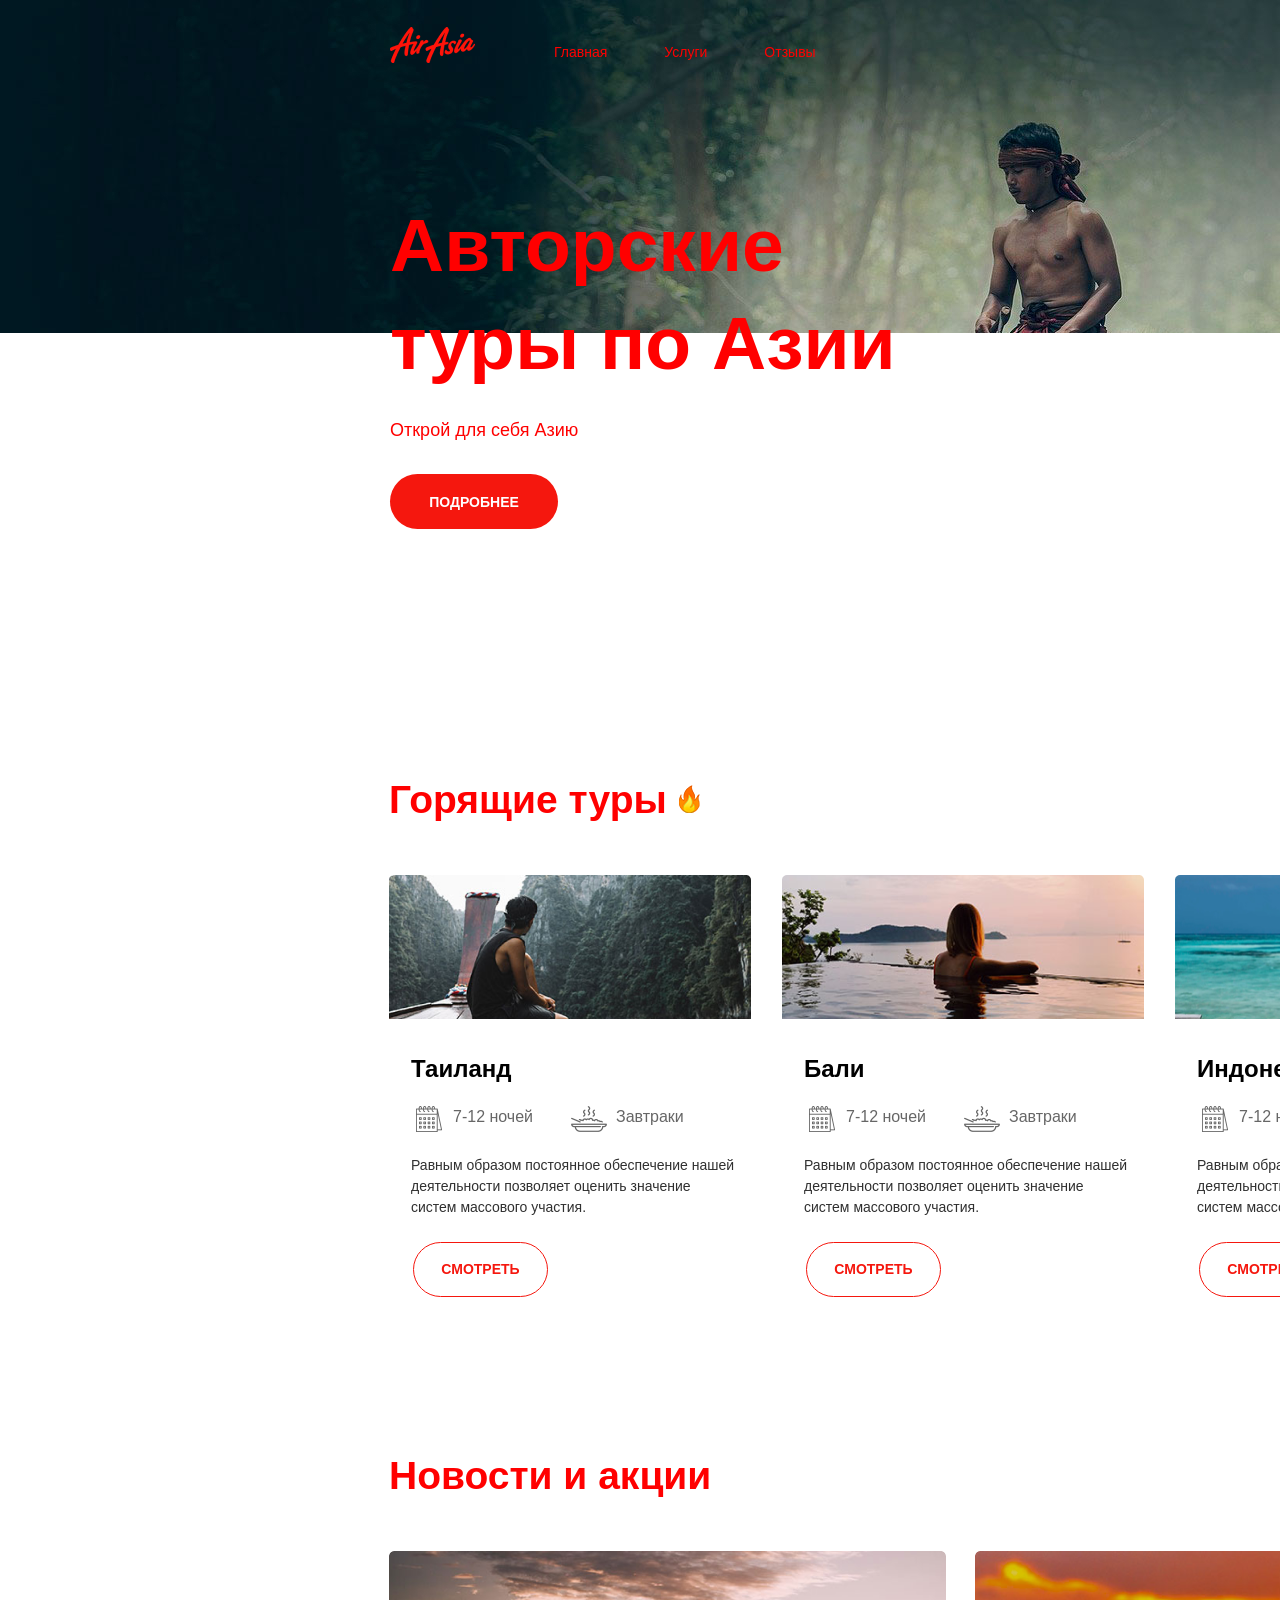
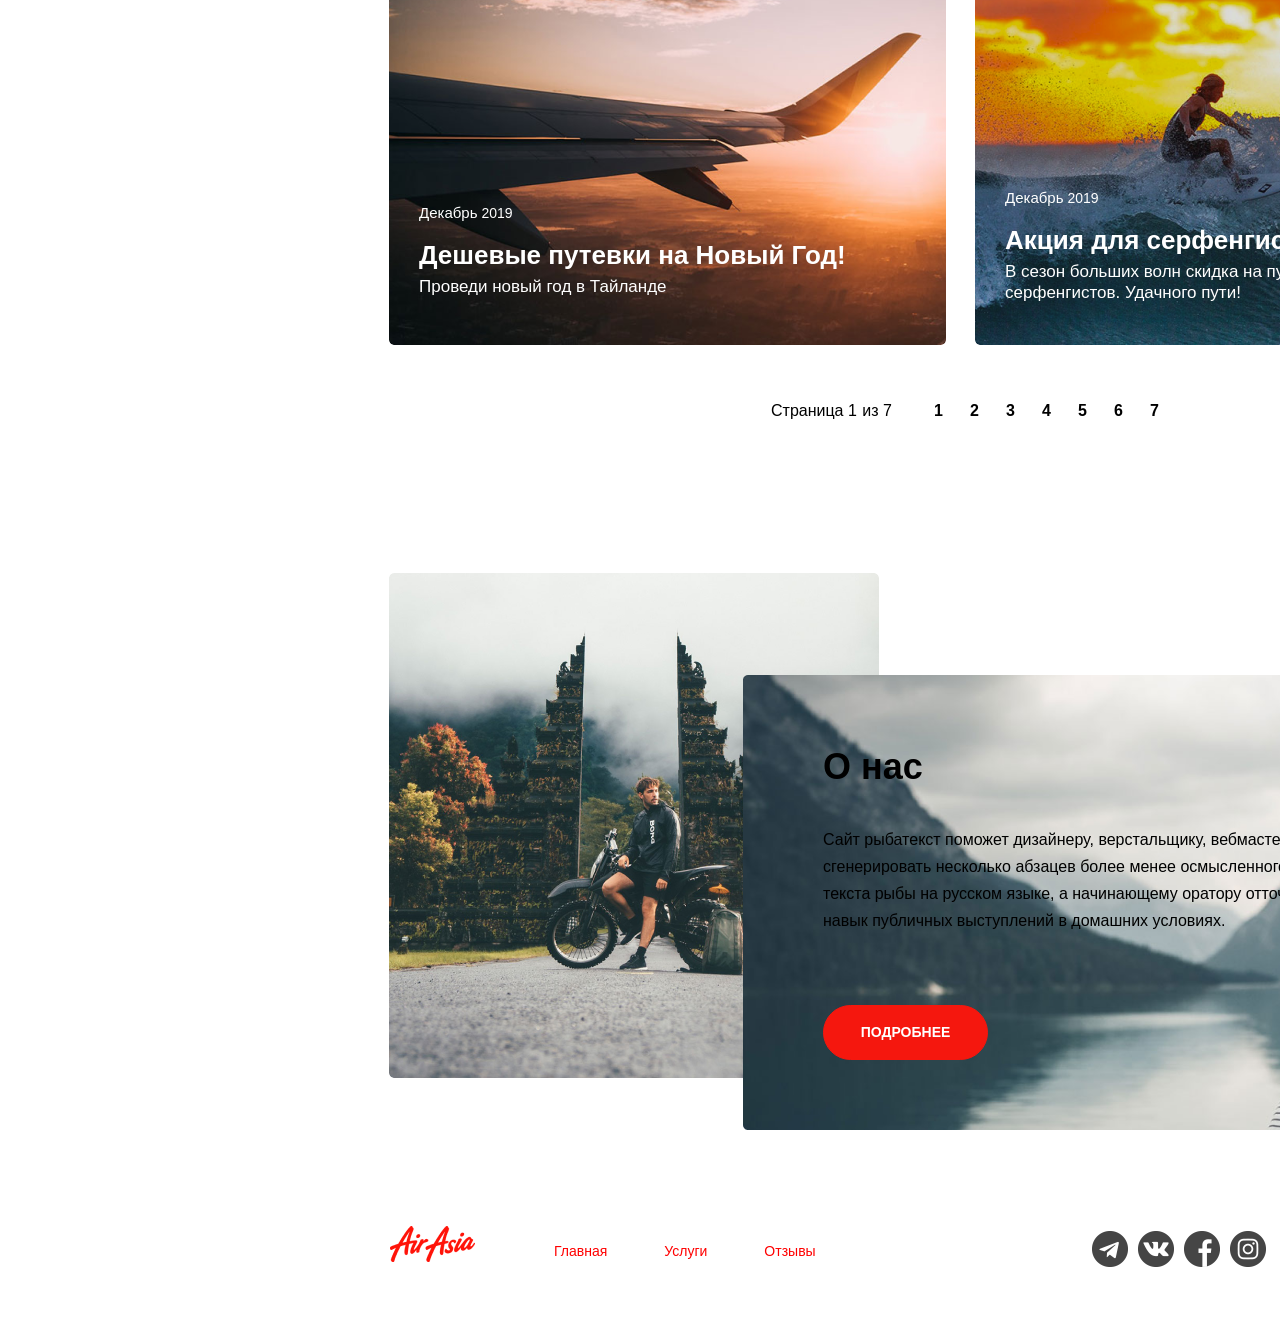
==== air_azia/index.html @ ae0b0049 "Update index.html" ====
<!DOCTYPE html>
<html lang="ru">

<head>
  <meta charset="UTF-8">
  <link rel="stylesheet" href="./main.css">
  <title>Air-Azia</title>  
</head>

<body>
  <div class="wrapper">
    <header class="header">
      <a href="" class="logo"></a>
      <img src="./img/лого.png" alt="Логотип" class="logo__img">
      <nav class="menu">
        <ul class="menu__list">
          <li class="menu__item">
            <a href="#" class="menu__link">Главная</a>
          </li>
          <li class="menu__item">
            <a href="#" class="menu__link">Услуги</a>
          </li>
          <li class="menu__item">
            <a href="#" class="menu__link">Отзывы</a>
          </li>
        </ul>
      </nav>
      <address class="contacts">
        <a href="#" class="contacts__tel">8 800 700 30 30</a>
        <span class="contacts__graph">График работы</span>
      </address>
    </header>
    <main class="main">
      <section class="preview">
        <h1 class="preview__title">Авторские туры по Азии</h1>
        <p class="preview__text">Открой для себя Азию</p>
        <button class="preview__button">ПОДРОБНЕЕ</button>
      </section>
      <section class="features">
        <h1 class="features__title">Горящие туры</h1>
        <ul class="features__list">
          <li class="features__item">
            <div class="features__img">
              <img src="./img/river.png" alt="Иконка преимуществ" class="features__img-icon">
            </div>
            <div class="features__subtitle">Таиланд</div>
            <div class="features__option">
              <img src="./img/calendar.png" alt="Фото календаря" class="features__img-calendar">
              <div class="features__option-test">7-12 ночей</div>
              <img src="./img/meal.png" alt="Фото завтрака" class="features__img-breakfast">
              <div class="features__option-test">Завтраки</div>
            </div>
            <p class="features__text">Равным образом постоянное обеспечение нашей деятельности позволяет оценить
              значение систем массового участия.</p>
            <button class="features__button">СМОТРЕТЬ</button>
          </li>
          <li class="features__item">
            <div class="features__img">
              <img src="./img/pool.png" alt="Иконка преимуществ" class="features__img-icon">
            </div>
            <div class="features__subtitle">Бали</div>
            <div class="features__option">
              <img src="./img/calendar.png" alt="Фото календаря" class="features__img-calendar">
              <div class="features__option-test">7-12 ночей</div>
              <img src="./img/meal.png" alt="Фото завтрака" class="features__img-breakfast">
              <div class="features__option-test">Завтраки</div>
            </div>
            <p class="features__text">Равным образом постоянное обеспечение нашей деятельности позволяет оценить
              значение систем массового участия.</p>
            <button class="features__button">СМОТРЕТЬ</button>
          </li>
          <li class="features__item">
            <div class="features__img">
              <img src="./img/ocean.png" alt="Иконка преимуществ" class="features__img-icon">
            </div>
            <div class="features__subtitle">Индонезия</div>
            <div class="features__option">
              <img src="./img/calendar.png" alt="Фото календаря" class="features__img-calendar">
              <div class="features__option-test">7-12 ночей</div>
              <img src="./img/meal.png" alt="Фото завтрака" class="features__img-breakfast">
              <div class="features__option-test">Завтраки</div>
            </div>
            <p class="features__text">Равным образом постоянное обеспечение нашей деятельности позволяет оценить
              значение систем массового участия.</p>
            <button class="features__button">СМОТРЕТЬ</button>
          </li>
        </ul>
      </section>
      <section class="news">
        <h2 class="news__title">Новости и акции</h2>
        <ul class="news__list">
          <li class="news__item">
            <img src="./img/plain.png" alt="news_background" class="news__img">
            <div class="news__content">
              <time class="news__date">
                <span class="news__date-month">Декабрь</span>
                <span class="news__date-year">2019</span>
                <div class="news__subtitle">Дешевые путевки на Новый Год!</div>
                <p class="news__text">Проведи новый год в Тайланде</p>
            </div>
          </li>
          <li class="news__item">
            <img src="./img/Surfer.png" alt="news_background" class="news__img">
            <div class="news__content">
              <time class="news__date">
                <span class="news__date-month">Декабрь</span>
                <span class="news__date-year">2019</span>
                <div class="news__subtitle">Акция для серфенгистов!</div>
                <p class="news__text">В сезон больших волн скидка на путевку в Тайланд на остров серфенгистов.
                  Удачного пути!</p>
            </div>
          </li>
        </ul>
        <div class="paginator">
          <div class="paginator__display"> 
            Страница <span class="paginator_display-current">1</span> из
            <span class="paginator__dispaly-all">7</span>
          </div>
          <ul class="paginator__list">
            <li class="paginator__item">
              <a href="#" class="paginator__link">1</a>
           </li>
           <li class="paginator__item">
             <a href="#" class="paginator__link">2</a>
            </li>
            <li class="paginator__item">
              <a href="#" class="paginator__link">3</a>
            </li>
           <li class="paginator__item">
              <a href="#" class="paginator__link">4</a>
            </li>
            <li class="paginator__item">
              <a href="#" class="paginator__link">5</a>
            </li>
            <li class="paginator__item">
             <a href="#" class="paginator__link">6</a>
            </li>
            <li class="paginator__item">
             <a href="#" class="paginator__link">7</a>
            </li>
          </ul>
        </div>
      </section>
      <section class="about">
        <img src="./img/gates.png" alt="about_photo" class="about__img">
        <div class="about__contant-block">
          <img src="./img/mountains.png" alt="about__imgbackground" class="about__img-background">
          <h2 class="about__title">О нас</h2>
          <div class="about__text">
            <p>
              Сайт рыбатекст поможет дизайнеру, верстальщику, вебмастеру сгенерировать несколько абзацев более менее
              осмысленного текста рыбы на русском языке, а начинающему оратору отточить навык публичных выступлений в
              домашних условиях.
            </p>
          </div>          
          <button class="about__button">ПОДРОБНЕЕ</button>
        </div>
      </section>
    </main>
    <footer class="footer">
      <a href="" class="logo"></a>
      <img src="./img/лого.png" alt="Логотип" class="logo__img">
      <nav class="menu">
        <ul class="menu__list">
          <li class="menu__item">
            <a href="#" class="menu__link">Главная</a>
          </li>
          <li class="menu__item">
            <a href="#" class="menu__link">Услуги</a>
          </li>
          <li class="menu__item">
            <a href="#" class="menu__link">Отзывы</a>
          </li>
        </ul>
      </nav>
      <div class="socials">
        <ul class="socials__list">
          <li class="socials__item">
            <a href="#" class="socials__link">
              <img src="./img/telegram.png" alt="socials_icon" class="socials_icon">
            </a>
          </li>
          <li class="socials__item">
            <a href="#" class="socials__link">
              <img src="./img/vk.png" alt="socials_icon" class="socials_icon">
            </a>
          </li>
          <li class="socials__item">
            <a href="#" class="socials__link">
              <img src="./img/f.png" alt="socials_icon" class="socials_icon">
            </a>
          </li>
          <li class="socials__item">
            <a href="#" class="socials__link">
              <img src="./img/in.png" alt="socials_icon" class="socials_icon">
            </a>
          </li>
        </ul>
      </div>
      <address class="contacts">
        <span class="contacts__text">Бесплатный звонок по России</span>
        <a href="#" class="contacts__tel">8 800 700 30 30</a>
      </address>
    </footer>
  </div>
</body>

</html>
---- air_azia/main.css ----
ul {
  padding: 0;
  margin: 0;
}

ul, li {
  list-style-type: none;
  list-style: none;
}

html {
  height: 100%;
  width: 100%;
}

body {
  width: inherit;
  height: inherit;
  margin: 0;  
}

h1, h2, h3, h4, h5, h6 {
  margin: 0;
}

p {
  margin-top: 0px;
}

.wrapper {
  background-color: black;
  background: url('./img/фон.jpg');
  /* margin: 0 auto; */
}

.header {
  position: absolute;
  width: 1141px;
  height: 123.36px;
  left: 390px;
  top: 26.64px;
}

.logo {
  display: inline-block;
  position: absolute;
  top: 29px;
  left: 390px;  
  width: 85px;
  height: 36px;
}

.menu {
  position: absolute;
  top: 15.36px;
  left: 164px;  
  width: 330px;
  height: 19px;
}

.menu__item {  
  display: inline-block;
  vertical-align: middle;

}

.menu__link {
  text-decoration: none;
  color: red;
  font-family: Open Sans, sans-serif;
  font-style: normal;
  font-weight: normal;
  font-size: 14px;
  line-height: 19px;
  margin-right: 53px;
  display: inline-block;
}


.contacts__tel {
  position: absolute;
  display: inline-block;
  top: 0.64px;
  right: 3px;
  font-family: Open Sans, sans-serif;
  font-style: normal;
  font-weight: normal;
  font-size: 26px;
  line-height: 35px;
  display: flex;
  align-items: center;
  color: red;
  text-decoration: none;
}

.contacts__graph {
  position: absolute;
  display: inline-block;
  right: 8px;
  top: 27.14px;
  font-family: Open Sans, sans-serif;
  font-style: normal;
  font-weight: normal;
  font-size: 13px;
  line-height: 20px;
  display: flex;
  align-items: center;
  text-decoration-line: underline;
  color: #FFFFFF;
}

.preview {
  position: relative;
  width: 511px;
  height: 333px;
  left: 390px;
  top: 196px;
}

.preview__title {
  width: 511px;
  height: 197px;
  left: 390px;
  top: 196px;
  font-family: Open Sans, sans-serif;
  font-weight:bold;
  font-size: 75px;
  line-height: 98px;
  /* line-height: 1; */
  vertical-align: bottom;
  color: red;
  margin-bottom: 27.5px; 
}

.preview__text {
  width: 196px;
  height: 20px;
  left: 390px;
  top: 420.5px;
  font-family: Open Sans, sans-serif;
  font-style: normal;
  font-weight: normal;
  font-size: 18px;
  line-height: 17px;
  line-height: 82%;
  display: flex;
  align-items: center;
  color:red;
  margin-bottom: 33.5px; 
}

.preview__button {
  width: 168px;
  height: 55px;
  left: 390px;
  top: 474px;   
  background: #F5170E;
  border-radius: 35px;
  color: #FFFFFF;
  font-family: Open Sans, sans-serif;
  font-style: normal;
  font-weight: bold;
  font-size: 14px;
  align-items: center;
  text-transform: uppercase;
  border: none;
}


.features {
  position: absolute;
  width: 1500px;
  height: 549px;
  left: 389px;
  top: 775px;
}

.features__title {
  width: 273px;
  height: 49px;
  left: 392px;
  top: 775px;  
  font-family: Open Sans, sans-serif;
  font-style: normal; 
  font-weight: bold;
  font-size: 39px;
  line-height: 49px; 
  display: inline;
  align-items: flex-end;
  color: red;
  margin-bottom: 51px;
}

.features__title::after {
  content: url(./img/flame.png);
  margin-left: 12px;
  margin-bottom: 51px;
}

.features__list {
  width: 1200px;
  height: 449px;
  left: 389px;
  top: 875px;
}

.features__item {
  display: inline-block;
  width: 362px;
  margin-right: 27px;
}

.features__img {
  width: 362px;
  height: 144px;
  margin-bottom: 33px;
  margin-top: 51px;
}

.features__subtitle {
  font-family: Open Sans, sans-serif;
  font-style: normal;
  font-weight: bold;
  font-size: 24px;
  line-height: 33px;
  color: #000000;
  margin-left: 22px;
  margin-bottom: 21px;
}

.features__option {
  margin-left: 27px;
  display: inline-block; 
}

.features__img-calendar {
  margin-right: 7px;
  display: inline-block; 
}

.features__option-test {
  font-family: Open Sans, sans-serif;
  font-style: normal;
  font-weight: normal;
  font-size: 16px;
  line-height: 22px; 
  color: #666666; 
  display: inline-block; 
  margin-right: 34px;
  vertical-align: top;
}

.features__img-breakfast {
  margin-right: 5px;
 }

 .features__text {
   margin-top: 19px;
  margin-left: 22px;
  margin-right: 16px;
  font-family: Open Sans, sans-serif;
  font-style: normal;
  font-weight: normal;
  font-size: 14px;
  line-height: 21px;
  color: #303030;
  width: 324px;
  align-items: center;
 }

 .features__button {
  font-family: Open Sans, sans-serif;
  font-style: normal;
  font-weight: bold;
  font-size: 14px;
  line-height: 19px;
  align-items: center;
  text-transform: uppercase;
  color: #F5170E;
  width: 135px;
  height: 55px;
  border: 1px solid #F5170E;
  box-sizing: border-box;
  border-radius: 35px;
  background-color:#FFFFFF;
  margin-left: 24px;
  margin-top: 10px;
  transition: .3s;
}

.features__button:hover {
  background-color: #F5170E;
  color: #FFFFFF;
}

.news {
  position: absolute;
  width: 1150px;
  left: 389px;
  top: 1451px;
}

.news__title {
  margin-top: 0px;
  margin-bottom: 51px;
  font-family: Open Sans, sans-serif;
  font-weight: bold;
  font-size: 39px;
  line-height: 49px;
  display: flex;
  align-items: flex-end;
  color: red;
}

.news__list {
  display: inline-block;
}

.news__item {
  display: inline-block;
  width: 557px;
  vertical-align: top;
  position: relative;
  margin-right: 25px;
}

.news__item:last-child {
  margin-right: 0;
}

.news__img {
  border-radius: 5px;
  display: block;
  width: 100%;
  height: 100%;
  object-fit: cover;
  overflow: hidden;
  opacity: 2;
}

.news__content {
  position: absolute;
  left: 0;
  right: 0;
  bottom: 0;
  color: #FFFFFF;
  padding: 25px 30px;
  min-height: 140px;
}

.news__date-month {
  font-family: Open Sans, sans-serif;
  font-style: normal;
  font-weight: normal;
  font-size: 15px;
  line-height: 21px;
  display: flex;
  align-items: center;
  color: #FFFFFF;
  display: inline-block;
  margin-top: 22px;
}

.news__date-year {
  font-family: Open Sans, sans-serif;
  font-style: normal;
  font-weight: normal;
  font-size: 14px;
  line-height: 21px;
  display: flex;
  align-items: center;
  color: #FFFFFF;
  display: inline-block;
  margin-bottom: 12.5px;
}

.news__subtitle {
  font-family: Open Sans, sans-serif;
  font-style: normal;
  font-weight: bold;
  font-size: 26px;
  line-height: 36px;
  display: flex;
  align-items: center;
  color:#FFFFFF;
  margin-bottom: 3.5px;
}

.news__text {
  font-family: Open Sans, sans-serif;
  font-style: normal;
  font-weight: normal;
  font-size: 17px;
  line-height: 21px;
  display: flex;
  align-items: center;
  color: #FFFFFF;
}

.paginator {
  display: inline-block;
  width: 700px;
  height: 53px;
  left: 382px;
  top: 544px;
  position: absolute;
}

.paginator__display {
  height: 32px;
  font-family: Open Sans, sans-serif;
  font-style: normal;
  font-weight: normal;
  font-size: 16px;
  line-height: 20px;
  align-items: center;
  color: black;
  display: inline-block;
  margin-right: 2px;
}


.paginator_display-current {
  font-family: Open Sans, sans-serif;
  font-style: normal;
  font-weight: normal;
  font-size: 16px;
  line-height: 20px;
  align-items: center;
  color: black;
  display: inline-block;
  margin-right: 1px;
}

.paginator__dispaly-all {
  font-family: Open Sans, sans-serif;
  font-style: normal;
  font-weight: normal;
  font-size: 16px;
  line-height: 20px;
  align-items: center;
  color: black;
  display: inline-block;
}

.paginator__list {
  display: inline-block;
  line-height: 32px;
}

.paginator__item {
  display: inline-block;
  width: 32px;
  height: 32px;
}

.paginator__item:first-child {
  margin-left: 25px;
}

.paginator__item:last-child {
  margin-right: 0;
}

.paginator__link {
  display: block;
  text-decoration: none;
  font-family: Open Sans, sans-serif;
  font-style: normal;
  font-weight: bold;
  font-size: 16px;
  line-height: 21px;
  align-items: center;
  color: black;
  margin: 5px 11px 5px 11px;
  width: 32px;
  height: 32px;
  border-radius: 50%;
}

.paginator__link:hover {
  background: red
}


.about {
  position: absolute;
  width: 1139px;
  height: 557px;
  left: 389px;
  top: 2020px;
  margin-top: 152.5px;
  margin-bottom: 53px;
  display: inline-block;
  vertical-align: top;
}

.about__img {
  display: inline-block;
  border-radius: 5px;
}

.about__contant-block{
  display: inline-block;
  vertical-align: top;
  width: 785px;
  height: 455px;
  margin-left: -140px;
  margin-top: 102px;
}

.about__img-background {
  display: inline-block;
}

.about__img-background:hover {
  border-radius: 5px;
}


.about__title {  
  font-family: Open Sans, sans-serif;
  font-style: normal;
  font-weight: bold;
  font-size: 36px;
  line-height: 49px;
  color: #000000;
  margin-top: 70px;
  margin-left: 81px;
  margin-bottom: 37px;
  position: absolute;
  top: 99px;
  left: 353px;
}

.about__text p {
  font-family: Open Sans, sans-serif;
  font-style: normal;
  font-weight: normal;
  font-size: 16px;
  line-height: 27px;
  align-items: center;
  color: #000000;
  margin-left: 81px;
  margin-right: 202px;
  margin-bottom: 43px;
  position: absolute;
  top: 253px;
  left: 353px;
}

.about__button {
  font-family: Open Sans, sans-serif;
  font-style: normal;
  font-weight: bold;
  font-size: 14px;
  line-height: 19px;
  align-items: center;
  text-transform: uppercase;
  color: #FFFFFF;
  width: 165px;
  height: 55px;
  border: 1px solid #F5170E;
  box-sizing: border-box;
  border-radius: 35px;
  background-color:#F5170E;
  margin-left: 81px;
  position: absolute;
  top: 432px;
  left: 353px;
}


.footer {
  height: 93px;
  width: 1142px;
  position: absolute;
  margin: 0 auto;
  top: 2826px;
  left: 390px;
  margin-bottom: 58px;
  display: inline-block;
}


.contacts__text {
  position: relative;
  top: -44px;
  left: 978px;
  font-family: Open Sans, sans-serif;
  font-style: normal;
  font-size: 11px;
  Line-height: 20px;
  vertical-align: middle;
}

.socials {
  position: absolute;
  top: 5px;
  right: 240px;
  width: 200px;
  height: 36px;
}

.socials__item {
  display: inline-block;
  margin-right: 6px;
  margin-left: 0px;
}

.socials__link {
  display: block;
  text-decoration: none;
  width: 36px;
  height: 36px;
}

.socials__item:last-child {
  margin-right: 0;
}
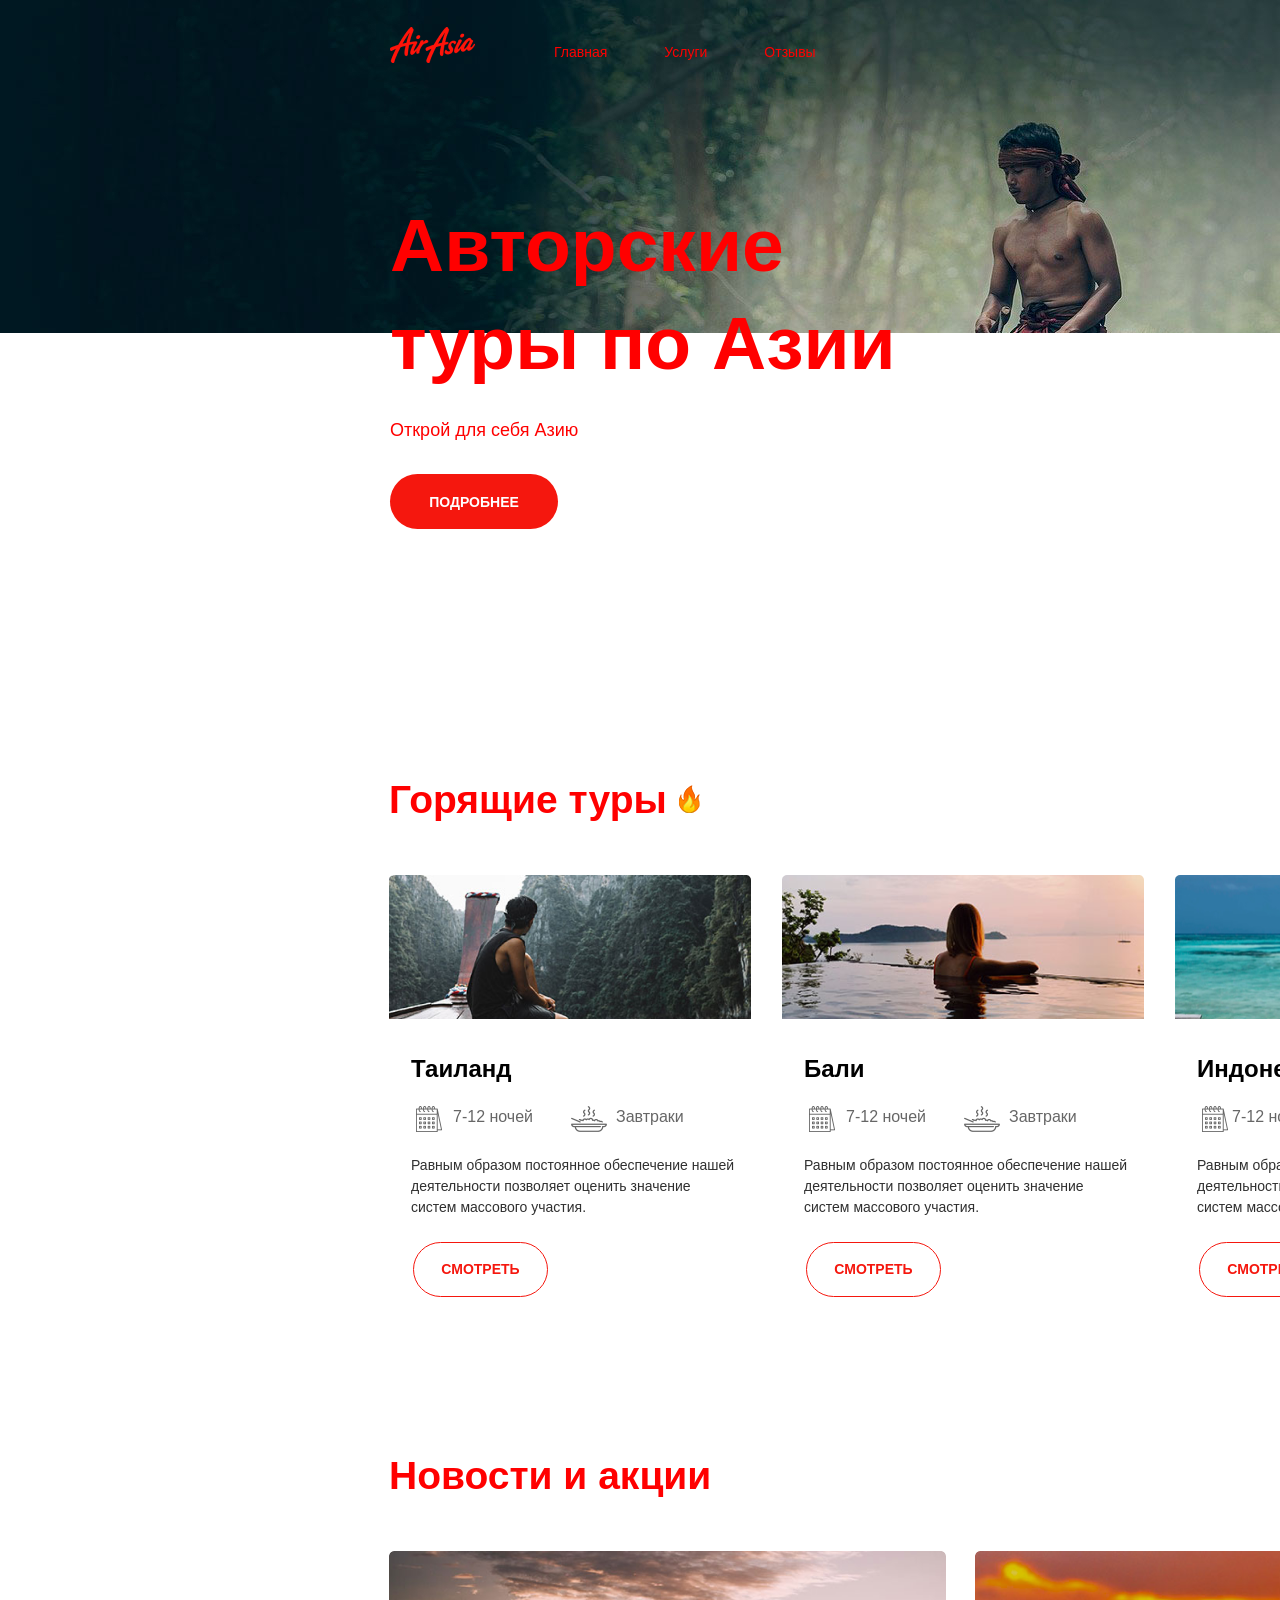
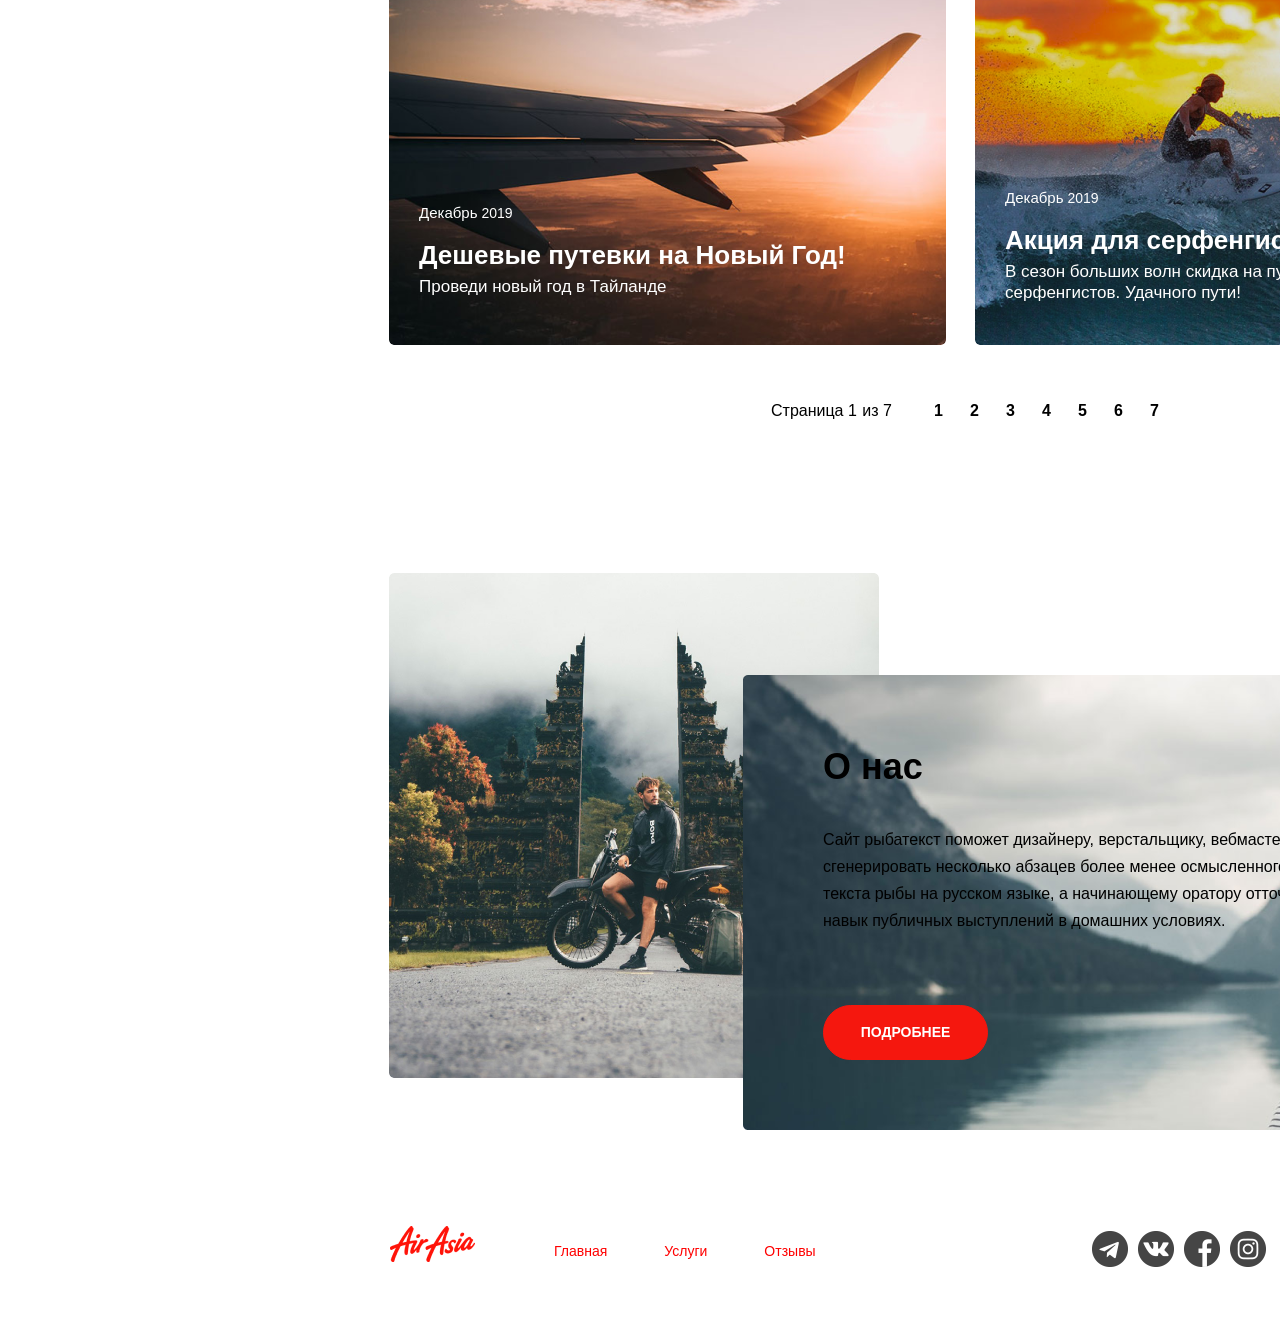
==== commit 9c962c95: "Update index.html" ====
--- a/air_azia/index.html
+++ b/air_azia/index.html
@@ -11,7 +11,7 @@
   <div class="wrapper">
     <header class="header">
       <a href="" class="logo"></a>
-      <img src="./img/лого.png" alt="Логотип" class="logo__img">
+        <img src="./img/лого.png" alt="Логотип" class="logo__img">
       <nav class="menu">
         <ul class="menu__list">
           <li class="menu__item">
@@ -75,9 +75,9 @@
             </div>
             <div class="features__subtitle">Индонезия</div>
             <div class="features__option">
-              <img src="./img/calendar.png" alt="Фото календаря" class="features__img-calendar">
+              <img src="./img/calendar.png" alt="Фото календаря" class="features__option-img">
               <div class="features__option-test">7-12 ночей</div>
-              <img src="./img/meal.png" alt="Фото завтрака" class="features__img-breakfast">
+              <img src="./img/meal.png" alt="Фото завтрака" class="features__option-img">
               <div class="features__option-test">Завтраки</div>
             </div>
             <p class="features__text">Равным образом постоянное обеспечение нашей деятельности позволяет оценить
@@ -95,8 +95,9 @@
               <time class="news__date">
                 <span class="news__date-month">Декабрь</span>
                 <span class="news__date-year">2019</span>
-                <div class="news__subtitle">Дешевые путевки на Новый Год!</div>
-                <p class="news__text">Проведи новый год в Тайланде</p>
+              </time>
+              <div class="news__subtitle">Дешевые путевки на Новый Год!</div>
+              <p class="news__text">Проведи новый год в Тайланде</p>
             </div>
           </li>
           <li class="news__item">
@@ -105,8 +106,9 @@
               <time class="news__date">
                 <span class="news__date-month">Декабрь</span>
                 <span class="news__date-year">2019</span>
-                <div class="news__subtitle">Акция для серфенгистов!</div>
-                <p class="news__text">В сезон больших волн скидка на путевку в Тайланд на остров +              </time>
+              <div class="news__subtitle">Акция для серфенгистов!</div>
+               <p class="news__text">В сезон больших волн скидка на путевку в Тайланд на остров  серфенгистов.
                   Удачного пути!</p>
             </div>
@@ -160,7 +162,7 @@
     </main>
     <footer class="footer">
       <a href="" class="logo"></a>
-      <img src="./img/лого.png" alt="Логотип" class="logo__img">
+        <img src="./img/лого.png" alt="Логотип" class="logo__img">
       <nav class="menu">
         <ul class="menu__list">
           <li class="menu__item">
@@ -178,22 +180,22 @@
         <ul class="socials__list">
           <li class="socials__item">
             <a href="#" class="socials__link">
-              <img src="./img/telegram.png" alt="socials_icon" class="socials_icon">
-            </a>
-          </li>
-          <li class="socials__item">
-            <a href="#" class="socials__link">
-              <img src="./img/vk.png" alt="socials_icon" class="socials_icon">
-            </a>
-          </li>
-          <li class="socials__item">
-            <a href="#" class="socials__link">
-              <img src="./img/f.png" alt="socials_icon" class="socials_icon">
-            </a>
-          </li>
-          <li class="socials__item">
-            <a href="#" class="socials__link">
-              <img src="./img/in.png" alt="socials_icon" class="socials_icon">
+              <img src="./img/telegram.png" alt="socials_icon" class="socials__icon">
+            </a>
+          </li>
+          <li class="socials__item">
+            <a href="#" class="socials__link">
+              <img src="./img/vk.png" alt="socials_icon" class="socials__icon">
+            </a>
+          </li>
+          <li class="socials__item">
+            <a href="#" class="socials__link">
+              <img src="./img/f.png" alt="socials_icon" class="socials__icon">
+            </a>
+          </li>
+          <li class="socials__item">
+            <a href="#" class="socials__link">
+              <img src="./img/in.png" alt="socials_icon" class="socials__icon">
             </a>
           </li>
         </ul>
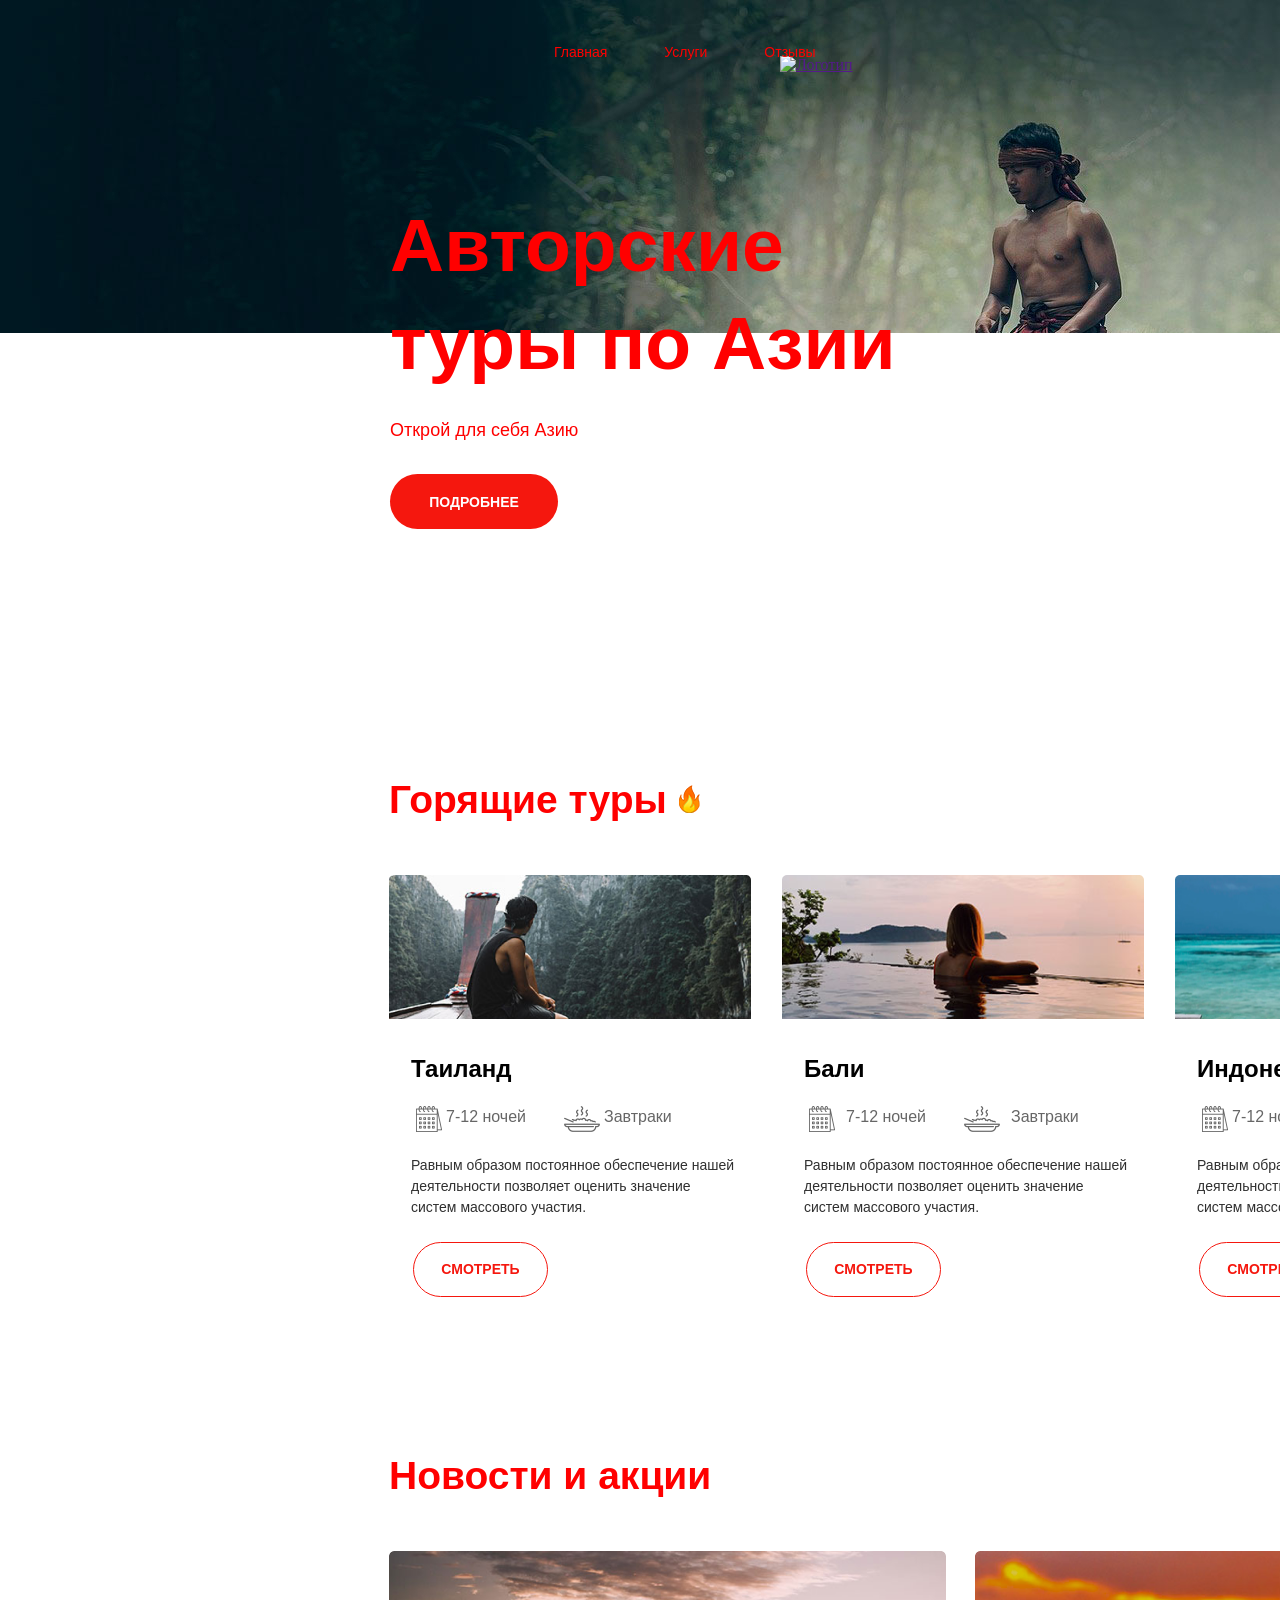
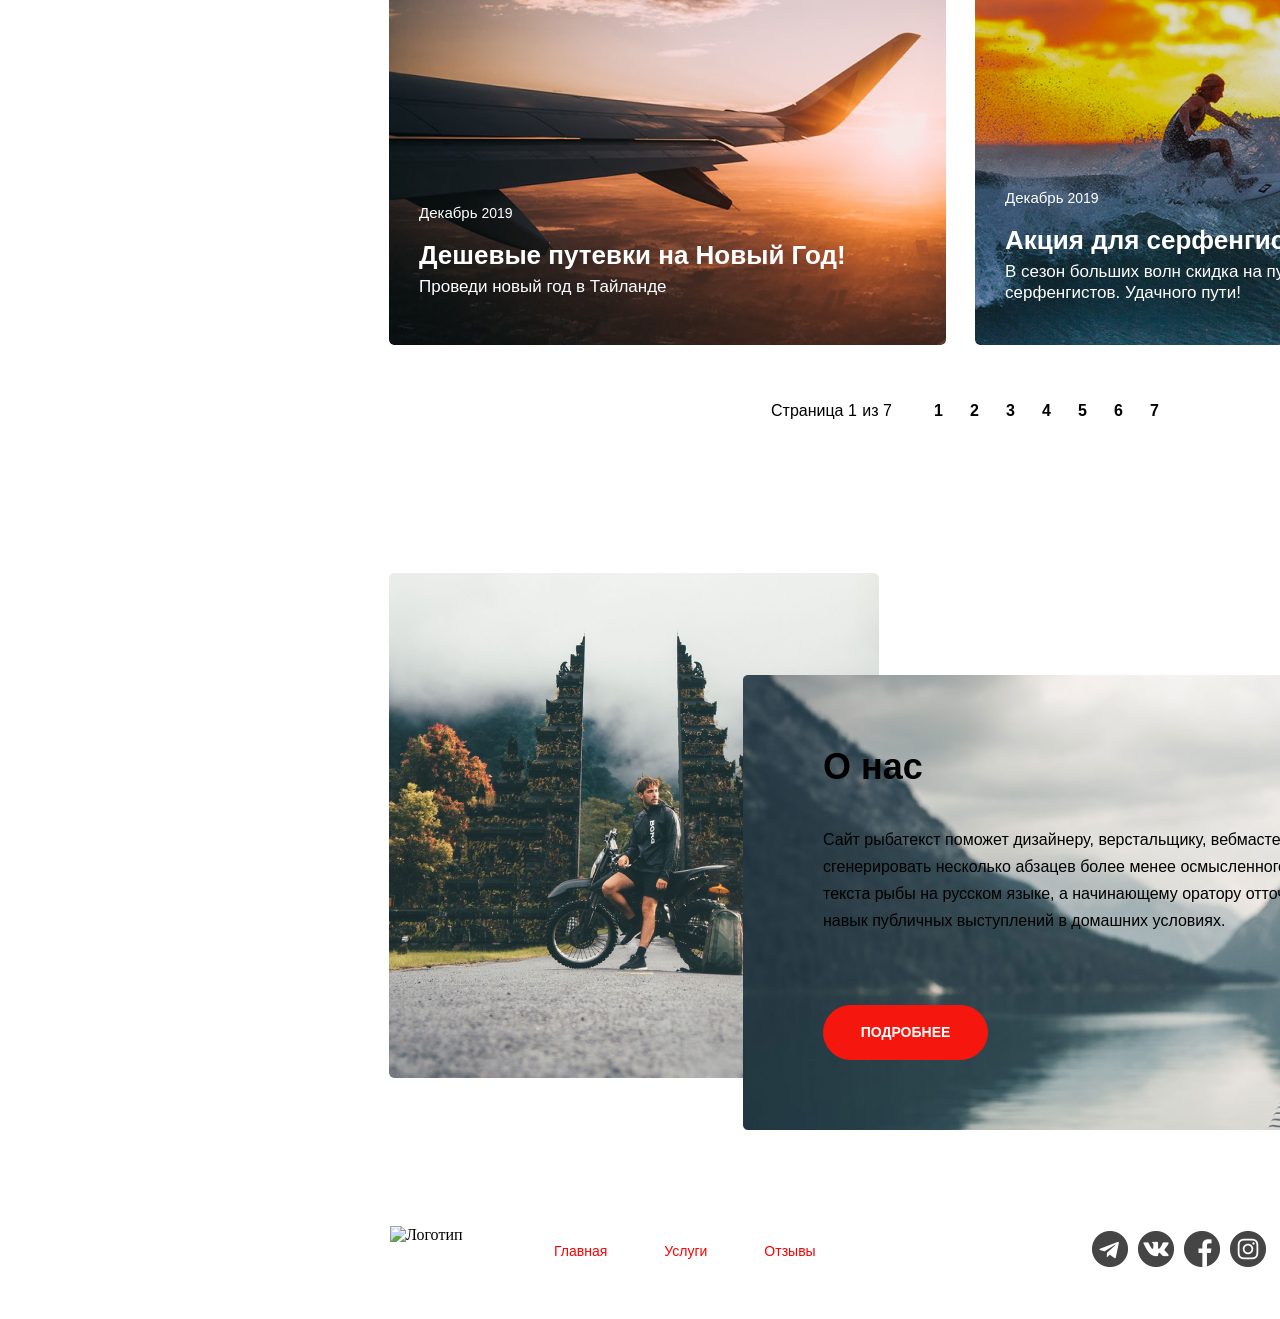
==== commit dcc7b1c8: "исправил1" ====
--- a/air_azia/index.html
+++ b/air_azia/index.html
@@ -9,202 +9,202 @@
 
 <body>
   <div class="wrapper">
-    <header class="header">
-      <a href="" class="logo"></a>
-        <img src="./img/лого.png" alt="Логотип" class="logo__img">
-      <nav class="menu">
-        <ul class="menu__list">
-          <li class="menu__item">
-            <a href="#" class="menu__link">Главная</a>
-          </li>
-          <li class="menu__item">
-            <a href="#" class="menu__link">Услуги</a>
-          </li>
-          <li class="menu__item">
-            <a href="#" class="menu__link">Отзывы</a>
-          </li>
-        </ul>
-      </nav>
-      <address class="contacts">
-        <a href="#" class="contacts__tel">8 800 700 30 30</a>
-        <span class="contacts__graph">График работы</span>
-      </address>
-    </header>
-    <main class="main">
-      <section class="preview">
-        <h1 class="preview__title">Авторские туры по Азии</h1>
-        <p class="preview__text">Открой для себя Азию</p>
-        <button class="preview__button">ПОДРОБНЕЕ</button>
-      </section>
-      <section class="features">
-        <h1 class="features__title">Горящие туры</h1>
-        <ul class="features__list">
-          <li class="features__item">
-            <div class="features__img">
-              <img src="./img/river.png" alt="Иконка преимуществ" class="features__img-icon">
+    <div class="container">
+      <header class="header">
+        <a href="" class="logo">
+          <img src="/1я неделя/air_azia/img/лого.png" alt="Логотип" class="logo__img">
+        </a>
+        <nav class="menu">
+          <ul class="menu__list">
+            <li class="menu__item">
+              <a href="#" class="menu__link">Главная</a>
+            </li>
+            <li class="menu__item">
+              <a href="#" class="menu__link">Услуги</a>
+            </li>
+            <li class="menu__item">
+              <a href="#" class="menu__link">Отзывы</a>
+            </li>
+          </ul>
+        </nav>
+        <address class="contacts">
+          <a href="#" class="contacts__tel">8 800 700 30 30</a>
+          <span class="contacts__graph">График работы</span>
+        </address>
+      </header>
+      <main class="main">
+        <section class="preview">
+          <h1 class="preview__title">Авторские туры по Азии</h1>
+          <p class="preview__text">Открой для себя Азию</p>
+          <button class="preview__button">ПОДРОБНЕЕ</button>
+        </section>
+        <section class="features">
+          <h1 class="features__title">Горящие туры</h1>
+          <ul class="features__list">
+            <li class="features__item">
+              <div class="features__img">
+                <img src="./img/river.png" alt="Иконка преимуществ" class="features__img-icon">
+              </div>
+              <div class="features__subtitle">Таиланд</div>
+              <div class="features__option">
+                <img src="./img/calendar.png" alt="Фото календаря" class="features__img-calendar">
+                <div class="features__option-test">7-12 ночей</div>
+                <img src="./img/meal.png" alt="Фото завтрака" class="features__img-breakfast">
+                <div class="features__option-test">Завтраки</div>
+              </div>
+              <p class="features__text">Равным образом постоянное обеспечение нашей деятельности позволяет оценить
+                значение систем массового участия.</p>
+              <button class="features__button">СМОТРЕТЬ</button>
+            </li>
+            <li class="features__item">
+              <div class="features__img">
+                <img src="./img/pool.png" alt="Иконка преимуществ" class="features__img-icon">
+              </div>
+              <div class="features__subtitle">Бали</div>
+              <div class="features__option">
+                <img src="./img/calendar.png" alt="Фото календаря" class="features__option-img">
+                <div class="features__option-test">7-12 ночей</div>
+                <img src="./img/meal.png" alt="Фото завтрака" class="features__option-img">
+                <div class="features__option-test">Завтраки</div>
+              </div>
+              <p class="features__text">Равным образом постоянное обеспечение нашей деятельности позволяет оценить
+                значение систем массового участия.</p>
+              <button class="features__button">СМОТРЕТЬ</button>
+            </li>
+            <li class="features__item">
+              <div class="features__img">
+                <img src="./img/ocean.png" alt="Иконка преимуществ" class="features__img-icon">
+              </div>
+              <div class="features__subtitle">Индонезия</div>
+              <div class="features__option">
+                <img src="./img/calendar.png" alt="Фото календаря" class="features__img-calendar">
+                <div class="features__option-test">7-12 ночей</div>
+                <img src="./img/meal.png" alt="Фото завтрака" class="features__img-breakfast">
+                <div class="features__option-test">Завтраки</div>
+              </div>
+              <p class="features__text">Равным образом постоянное обеспечение нашей деятельности позволяет оценить
+                значение систем массового участия.</p>
+              <button class="features__button">СМОТРЕТЬ</button>
+            </li>
+          </ul>
+        </section>
+        <section class="news">
+          <h2 class="news__title">Новости и акции</h2>
+          <ul class="news__list">
+            <li class="news__item">
+              <img src="./img/plain.png" alt="news_background" class="news__img">
+              <div class="news__content">
+                <time class="news__date">
+                  <span class="news__date-month">Декабрь</span>
+                  <span class="news__date-year">2019</span>
+                </time>
+                <div class="news__subtitle">Дешевые путевки на Новый Год!</div>
+                <p class="news__text">Проведи новый год в Тайланде</p>
+              </div>
+            </li>
+            <li class="news__item">
+              <img src="./img/Surfer.png" alt="news_background" class="news__img">
+              <div class="news__content">
+                <time class="news__date">
+                  <span class="news__date-month">Декабрь</span>
+                  <span class="news__date-year">2019</span>
+                </time>
+                <div class="news__subtitle">Акция для серфенгистов!</div>
+                <p class="news__text">В сезон больших волн скидка на путевку в Тайланд на остров +серфенгистов.
+                    Удачного пути!</p>
+              </div>
+            </li>
+          </ul>
+          <div class="paginator">
+            <div class="paginator__display"> 
+              Страница <span class="paginator_display-current">1</span> из
+              <span class="paginator__dispaly-all">7</span>
             </div>
-            <div class="features__subtitle">Таиланд</div>
-            <div class="features__option">
-              <img src="./img/calendar.png" alt="Фото календаря" class="features__img-calendar">
-              <div class="features__option-test">7-12 ночей</div>
-              <img src="./img/meal.png" alt="Фото завтрака" class="features__img-breakfast">
-              <div class="features__option-test">Завтраки</div>
-            </div>
-            <p class="features__text">Равным образом постоянное обеспечение нашей деятельности позволяет оценить
-              значение систем массового участия.</p>
-            <button class="features__button">СМОТРЕТЬ</button>
-          </li>
-          <li class="features__item">
-            <div class="features__img">
-              <img src="./img/pool.png" alt="Иконка преимуществ" class="features__img-icon">
-            </div>
-            <div class="features__subtitle">Бали</div>
-            <div class="features__option">
-              <img src="./img/calendar.png" alt="Фото календаря" class="features__img-calendar">
-              <div class="features__option-test">7-12 ночей</div>
-              <img src="./img/meal.png" alt="Фото завтрака" class="features__img-breakfast">
-              <div class="features__option-test">Завтраки</div>
-            </div>
-            <p class="features__text">Равным образом постоянное обеспечение нашей деятельности позволяет оценить
-              значение систем массового участия.</p>
-            <button class="features__button">СМОТРЕТЬ</button>
-          </li>
-          <li class="features__item">
-            <div class="features__img">
-              <img src="./img/ocean.png" alt="Иконка преимуществ" class="features__img-icon">
-            </div>
-            <div class="features__subtitle">Индонезия</div>
-            <div class="features__option">
-              <img src="./img/calendar.png" alt="Фото календаря" class="features__option-img">
-              <div class="features__option-test">7-12 ночей</div>
-              <img src="./img/meal.png" alt="Фото завтрака" class="features__option-img">
-              <div class="features__option-test">Завтраки</div>
-            </div>
-            <p class="features__text">Равным образом постоянное обеспечение нашей деятельности позволяет оценить
-              значение систем массового участия.</p>
-            <button class="features__button">СМОТРЕТЬ</button>
-          </li>
-        </ul>
-      </section>
-      <section class="news">
-        <h2 class="news__title">Новости и акции</h2>
-        <ul class="news__list">
-          <li class="news__item">
-            <img src="./img/plain.png" alt="news_background" class="news__img">
-            <div class="news__content">
-              <time class="news__date">
-                <span class="news__date-month">Декабрь</span>
-                <span class="news__date-year">2019</span>
-              </time>
-              <div class="news__subtitle">Дешевые путевки на Новый Год!</div>
-              <p class="news__text">Проведи новый год в Тайланде</p>
-            </div>
-          </li>
-          <li class="news__item">
-            <img src="./img/Surfer.png" alt="news_background" class="news__img">
-            <div class="news__content">
-              <time class="news__date">
-                <span class="news__date-month">Декабрь</span>
-                <span class="news__date-year">2019</span>
-              </time>
-              <div class="news__subtitle">Акция для серфенгистов!</div>
-               <p class="news__text">В сезон больших волн скидка на путевку в Тайланд на остров -серфенгистов.
-                  Удачного пути!</p>
-            </div>
-          </li>
-        </ul>
-        <div class="paginator">
-          <div class="paginator__display"> 
-            Страница <span class="paginator_display-current">1</span> из
-            <span class="paginator__dispaly-all">7</span>
+            <ul class="paginator__list">
+              <li class="paginator__item">
+                <a href="#" class="paginator__link">1</a>
+            </li>
+            <li class="paginator__item">
+              <a href="#" class="paginator__link">2</a>
+              </li>
+              <li class="paginator__item">
+                <a href="#" class="paginator__link">3</a>
+              </li>
+            <li class="paginator__item">
+                <a href="#" class="paginator__link">4</a>
+              </li>
+              <li class="paginator__item">
+                <a href="#" class="paginator__link">5</a>
+              </li>
+              <li class="paginator__item">
+              <a href="#" class="paginator__link">6</a>
+              </li>
+              <li class="paginator__item">
+              <a href="#" class="paginator__link">7</a>
+              </li>
+            </ul>
           </div>
-          <ul class="paginator__list">
-            <li class="paginator__item">
-              <a href="#" class="paginator__link">1</a>
-           </li>
-           <li class="paginator__item">
-             <a href="#" class="paginator__link">2</a>
-            </li>
-            <li class="paginator__item">
-              <a href="#" class="paginator__link">3</a>
-            </li>
-           <li class="paginator__item">
-              <a href="#" class="paginator__link">4</a>
-            </li>
-            <li class="paginator__item">
-              <a href="#" class="paginator__link">5</a>
-            </li>
-            <li class="paginator__item">
-             <a href="#" class="paginator__link">6</a>
-            </li>
-            <li class="paginator__item">
-             <a href="#" class="paginator__link">7</a>
+        </section>
+        <section class="about">
+          <img src="./img/gates.png" alt="about_photo" class="about__img">
+          <div class="about__contant-block">
+            <img src="./img/mountains.png" alt="about__imgbackground" class="about__background">
+            <h2 class="about__title">О нас</h2>
+            <div class="about__text">
+              <p>
+                Сайт рыбатекст поможет дизайнеру, верстальщику, вебмастеру сгенерировать несколько абзацев более менее
+                осмысленного текста рыбы на русском языке, а начинающему оратору отточить навык публичных выступлений в
+                домашних условиях.
+              </p>
+            </div>          
+            <button class="about__button">ПОДРОБНЕЕ</button>
+          </div>
+        </section>
+      </main>
+      <footer class="footer">
+        <a href="" class="logo"></a>
+        <img src="/1я неделя/air_azia/img/лого.png" alt="Логотип" class="logo__img">
+        <nav class="menu">
+          <ul class="menu__list">
+            <li class="menu__item"> <a href="#" class="menu__link">Главная</a>
+            </li>
+            <li class="menu__item"> <a href="#" class="menu__link">Услуги</a>
+            </li>
+            <li class="menu__item"> <a href="#" class="menu__link">Отзывы</a>
+            </li>
+          </ul>
+        </nav>
+        <div class="socials">
+          <ul class="socials__list">
+            <li class="socials__item">
+              <a href="#" class="socials__link">
+                <img src="./img/telegram.png" alt="socials_icon" class="socials__icon">
+              </a>
+            </li>
+            <li class="socials__item">
+              <a href="#" class="socials__link">
+                <img src="./img/vk.png" alt="socials_icon" class="socials__icon">
+              </a>
+            </li>
+            <li class="socials__item">
+              <a href="#" class="socials__link">
+                <img src="./img/f.png" alt="socials_icon" class="socials__icon">
+              </a>
+            </li>
+            <li class="socials__item">
+              <a href="#" class="socials__link">
+                <img src="./img/in.png" alt="socials_icon" class="socials__icon">
+              </a>
             </li>
           </ul>
         </div>
-      </section>
-      <section class="about">
-        <img src="./img/gates.png" alt="about_photo" class="about__img">
-        <div class="about__contant-block">
-          <img src="./img/mountains.png" alt="about__imgbackground" class="about__img-background">
-          <h2 class="about__title">О нас</h2>
-          <div class="about__text">
-            <p>
-              Сайт рыбатекст поможет дизайнеру, верстальщику, вебмастеру сгенерировать несколько абзацев более менее
-              осмысленного текста рыбы на русском языке, а начинающему оратору отточить навык публичных выступлений в
-              домашних условиях.
-            </p>
-          </div>          
-          <button class="about__button">ПОДРОБНЕЕ</button>
-        </div>
-      </section>
-    </main>
-    <footer class="footer">
-      <a href="" class="logo"></a>
-        <img src="./img/лого.png" alt="Логотип" class="logo__img">
-      <nav class="menu">
-        <ul class="menu__list">
-          <li class="menu__item">
-            <a href="#" class="menu__link">Главная</a>
-          </li>
-          <li class="menu__item">
-            <a href="#" class="menu__link">Услуги</a>
-          </li>
-          <li class="menu__item">
-            <a href="#" class="menu__link">Отзывы</a>
-          </li>
-        </ul>
-      </nav>
-      <div class="socials">
-        <ul class="socials__list">
-          <li class="socials__item">
-            <a href="#" class="socials__link">
-              <img src="./img/telegram.png" alt="socials_icon" class="socials__icon">
-            </a>
-          </li>
-          <li class="socials__item">
-            <a href="#" class="socials__link">
-              <img src="./img/vk.png" alt="socials_icon" class="socials__icon">
-            </a>
-          </li>
-          <li class="socials__item">
-            <a href="#" class="socials__link">
-              <img src="./img/f.png" alt="socials_icon" class="socials__icon">
-            </a>
-          </li>
-          <li class="socials__item">
-            <a href="#" class="socials__link">
-              <img src="./img/in.png" alt="socials_icon" class="socials__icon">
-            </a>
-          </li>
-        </ul>
-      </div>
-      <address class="contacts">
-        <span class="contacts__text">Бесплатный звонок по России</span>
-        <a href="#" class="contacts__tel">8 800 700 30 30</a>
-      </address>
-    </footer>
+        <address class="contacts">
+          <span class="contacts__text">Бесплатный звонок по России</span>
+          <a href="#" class="contacts__tel">8 800 700 30 30</a>
+        </address>
+      </footer>
+    </div>
   </div>
 </body>
 
--- a/air_azia/main.css
+++ b/air_azia/main.css
@@ -233,7 +233,7 @@
   display: inline-block; 
 }
 
-.features__img-calendar {
+.features__option-img {
   margin-right: 7px;
   display: inline-block; 
 }
@@ -249,10 +249,6 @@
   margin-right: 34px;
   vertical-align: top;
 }
-
-.features__img-breakfast {
-  margin-right: 5px;
- }
 
  .features__text {
    margin-top: 19px;
@@ -509,11 +505,11 @@
   margin-top: 102px;
 }
 
-.about__img-background {
-  display: inline-block;
-}
-
-.about__img-background:hover {
+.about__background {
+  display: inline-block;
+}
+
+.about__background:hover {
   border-radius: 5px;
 }
 
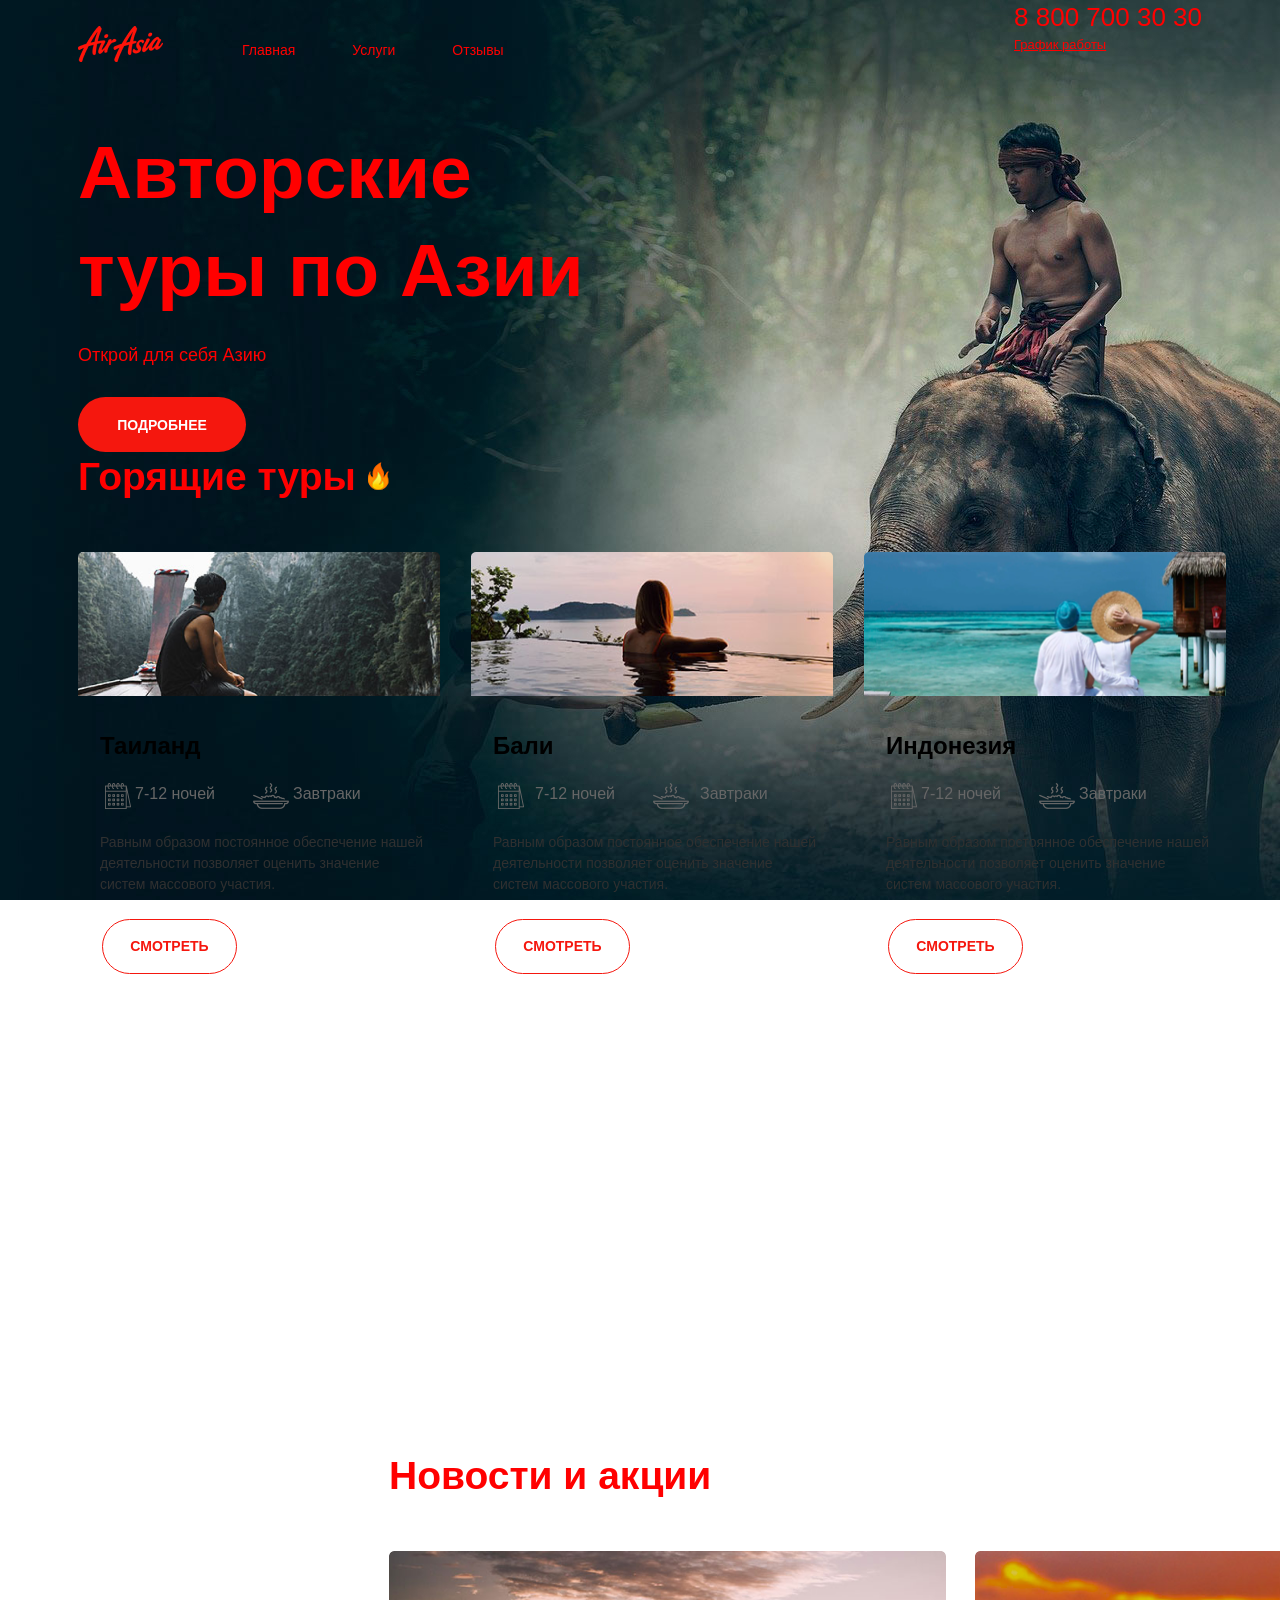
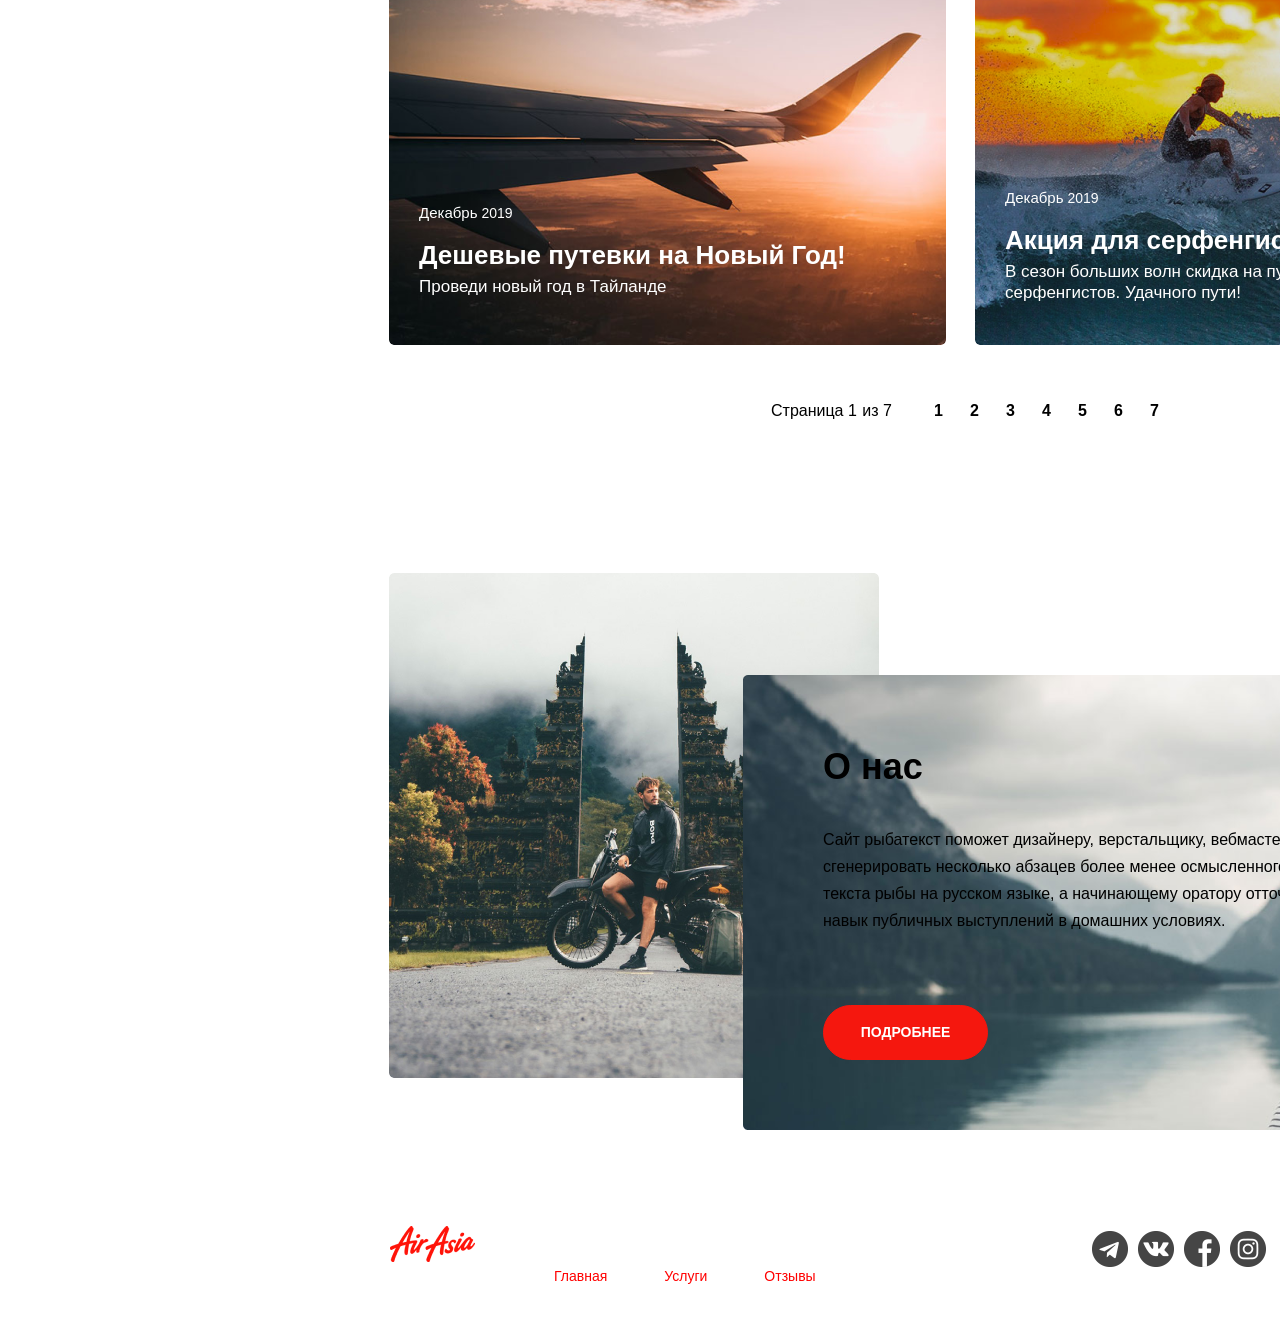
==== commit d3218822: "Update index.html исправил1" ====
--- a/air_azia/index.html
+++ b/air_azia/index.html
@@ -12,7 +12,7 @@
     <div class="container">
       <header class="header">
         <a href="" class="logo">
-          <img src="/1я неделя/air_azia/img/лого.png" alt="Логотип" class="logo__img">
+          <img src="./img/лого.png" alt="Логотип" class="logo__img">
         </a>
         <nav class="menu">
           <ul class="menu__list">
@@ -164,7 +164,7 @@
       </main>
       <footer class="footer">
         <a href="" class="logo"></a>
-        <img src="/1я неделя/air_azia/img/лого.png" alt="Логотип" class="logo__img">
+        <img src="./img/лого.png" alt="Логотип" class="logo__img">
         <nav class="menu">
           <ul class="menu__list">
             <li class="menu__item"> <a href="#" class="menu__link">Главная</a>
--- a/air_azia/main.css
+++ b/air_azia/main.css
@@ -14,9 +14,9 @@
 }
 
 body {
-  width: inherit;
-  height: inherit;
-  margin: 0;  
+  width: 100%;
+  height: 100%;
+  margin: 0; 
 }
 
 h1, h2, h3, h4, h5, h6 {
@@ -30,32 +30,35 @@
 .wrapper {
   background-color: black;
   background: url('./img/фон.jpg');
-  /* margin: 0 auto; */
-}
+  width: 100%;
+  height: 100%;
+}
+
+.container {
+  width: 1124px;
+  margin: 0 auto;
+}
+
+
 
 .header {
-  position: absolute;
-  width: 1141px;
-  height: 123.36px;
-  left: 390px;
-  top: 26.64px;
+  min-height: 123.36px;
+  position: relative;
 }
 
 .logo {
   display: inline-block;
   position: absolute;
-  top: 29px;
-  left: 390px;  
+  top: 26px;
+  left: 0; 
   width: 85px;
   height: 36px;
 }
 
 .menu {
   position: absolute;
-  top: 15.36px;
+  top: 40.36px;
   left: 164px;  
-  width: 330px;
-  height: 19px;
 }
 
 .menu__item {  
@@ -76,75 +79,53 @@
   display: inline-block;
 }
 
+.contacts {
+  position: absolute;
+  right: 0;
+}
 
 .contacts__tel {
-  position: absolute;
-  display: inline-block;
-  top: 0.64px;
-  right: 3px;
+  display: block;
   font-family: Open Sans, sans-serif;
   font-style: normal;
   font-weight: normal;
   font-size: 26px;
   line-height: 35px;
-  display: flex;
-  align-items: center;
   color: red;
   text-decoration: none;
 }
 
 .contacts__graph {
-  position: absolute;
-  display: inline-block;
-  right: 8px;
-  top: 27.14px;
+  display: inline-block;
   font-family: Open Sans, sans-serif;
   font-style: normal;
   font-weight: normal;
   font-size: 13px;
   line-height: 20px;
-  display: flex;
-  align-items: center;
   text-decoration-line: underline;
-  color: #FFFFFF;
+  color: red;
 }
 
 .preview {
-  position: relative;
   width: 511px;
-  height: 333px;
-  left: 390px;
-  top: 196px;
 }
 
 .preview__title {
-  width: 511px;
-  height: 197px;
-  left: 390px;
-  top: 196px;
-  font-family: Open Sans, sans-serif;
-  font-weight:bold;
+  font-family: Open Sans, sans-serif;
+  font-weight: bold;
   font-size: 75px;
   line-height: 98px;
-  /* line-height: 1; */
   vertical-align: bottom;
   color: red;
   margin-bottom: 27.5px; 
 }
 
 .preview__text {
-  width: 196px;
-  height: 20px;
-  left: 390px;
-  top: 420.5px;
   font-family: Open Sans, sans-serif;
   font-style: normal;
   font-weight: normal;
   font-size: 18px;
   line-height: 17px;
-  line-height: 82%;
-  display: flex;
-  align-items: center;
   color:red;
   margin-bottom: 33.5px; 
 }
@@ -152,8 +133,6 @@
 .preview__button {
   width: 168px;
   height: 55px;
-  left: 390px;
-  top: 474px;   
   background: #F5170E;
   border-radius: 35px;
   color: #FFFFFF;
@@ -167,26 +146,13 @@
 }
 
 
-.features {
-  position: absolute;
-  width: 1500px;
-  height: 549px;
-  left: 389px;
-  top: 775px;
-}
-
 .features__title {
-  width: 273px;
-  height: 49px;
-  left: 392px;
-  top: 775px;  
   font-family: Open Sans, sans-serif;
   font-style: normal; 
   font-weight: bold;
   font-size: 39px;
   line-height: 49px; 
   display: inline;
-  align-items: flex-end;
   color: red;
   margin-bottom: 51px;
 }
@@ -208,6 +174,10 @@
   display: inline-block;
   width: 362px;
   margin-right: 27px;
+}
+
+.features__item:last-child {
+  margin-right: 0;
 }
 
 .features__img {
@@ -251,7 +221,7 @@
 }
 
  .features__text {
-   margin-top: 19px;
+  margin-top: 19px;
   margin-left: 22px;
   margin-right: 16px;
   font-family: Open Sans, sans-serif;
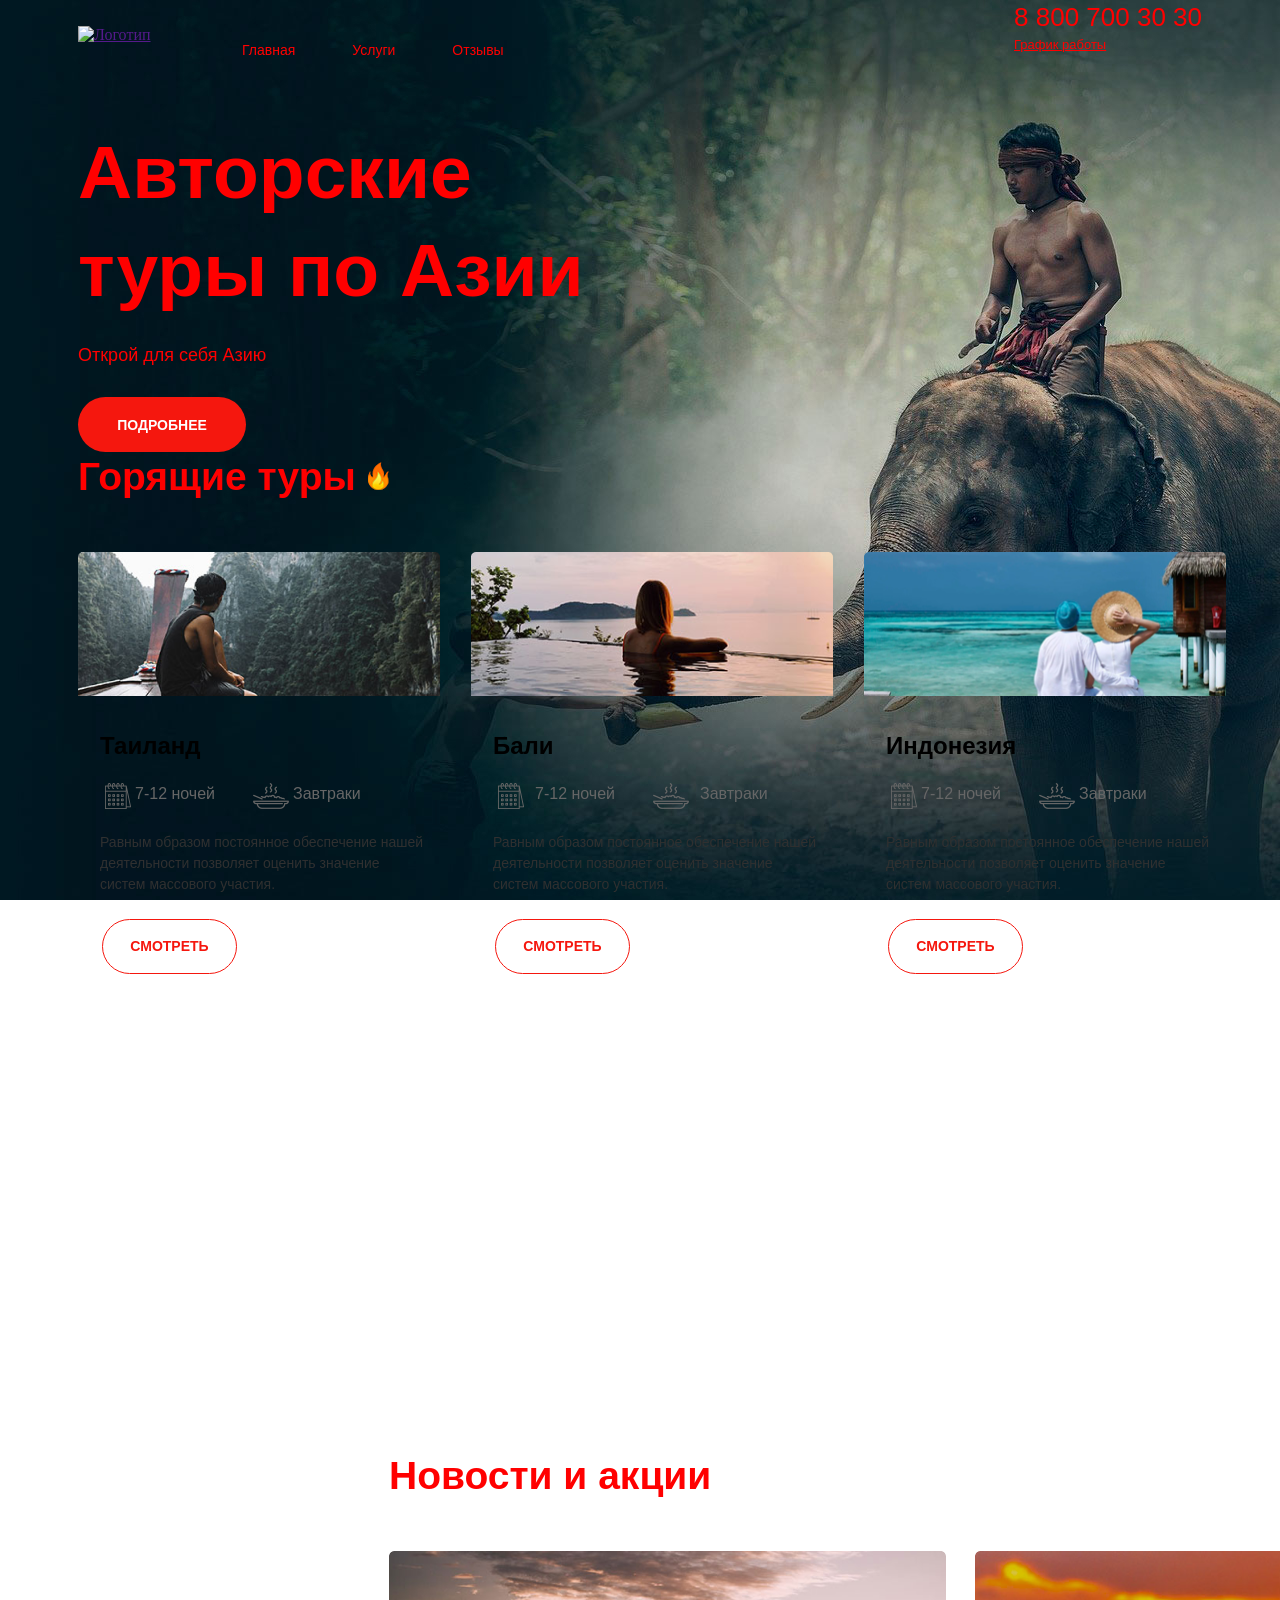
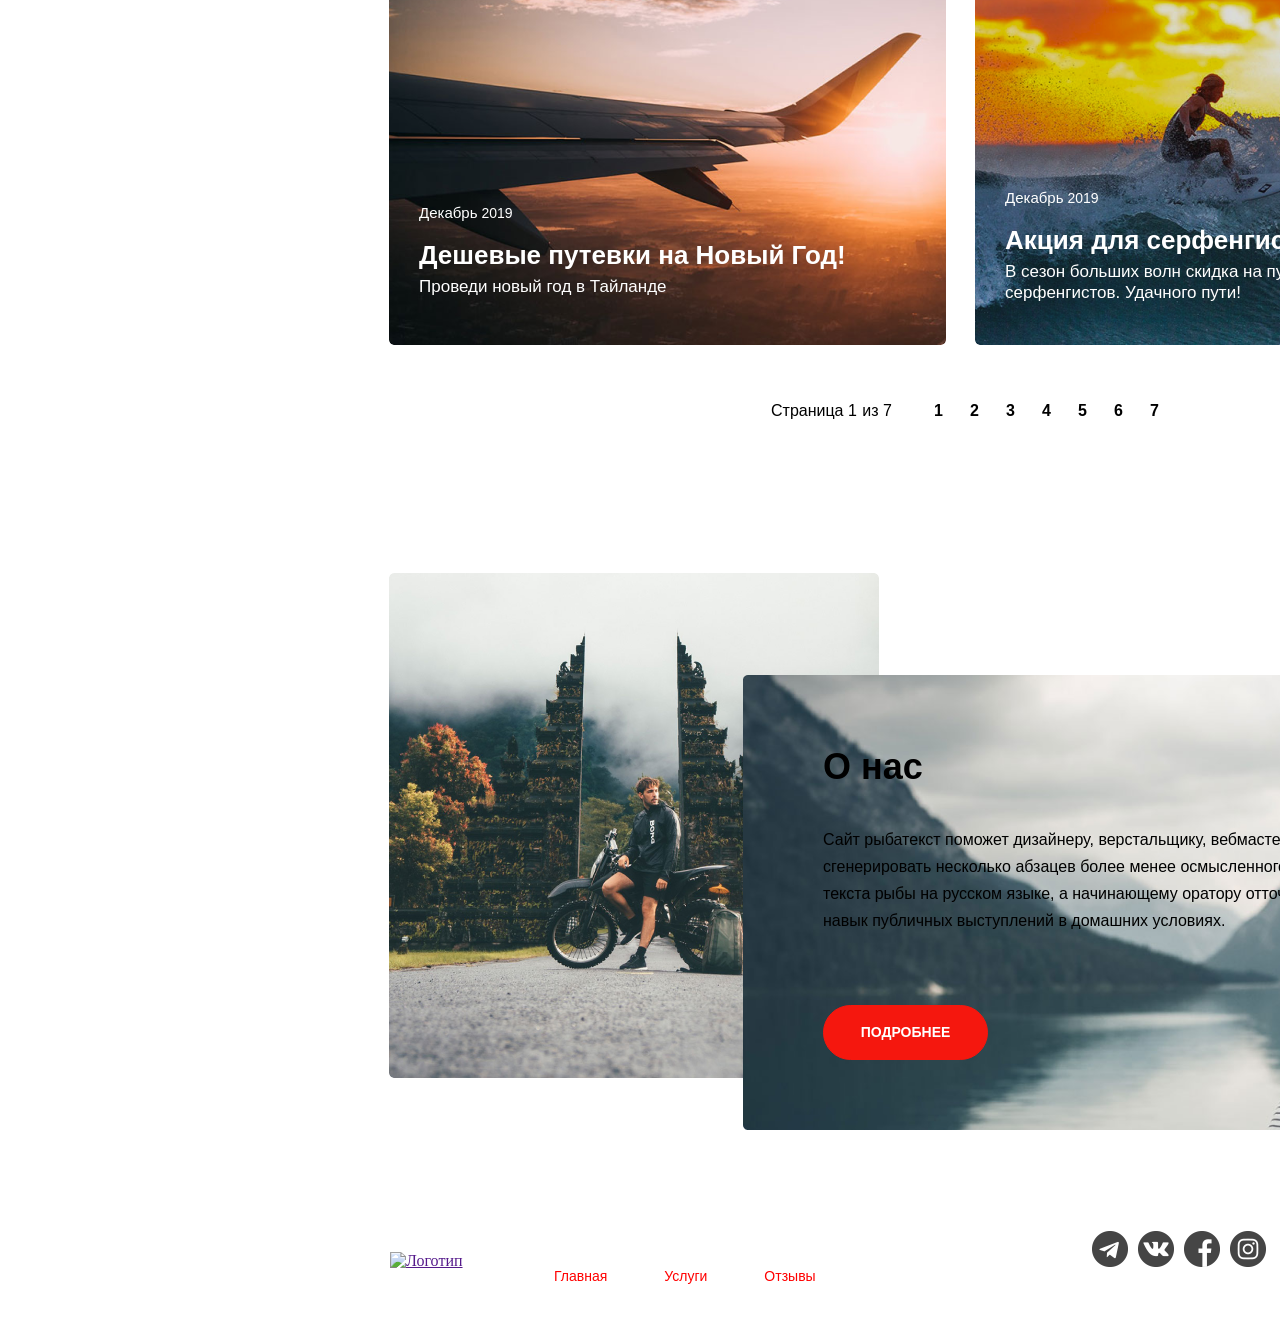
==== commit f3495f56: "исправил2" ====
--- a/air_azia/index.html
+++ b/air_azia/index.html
@@ -12,7 +12,7 @@
     <div class="container">
       <header class="header">
         <a href="" class="logo">
-          <img src="./img/лого.png" alt="Логотип" class="logo__img">
+          <img src="/1я неделя/air_azia/img/лого.png" alt="Логотип" class="logo__img">
         </a>
         <nav class="menu">
           <ul class="menu__list">
@@ -147,7 +147,7 @@
           </div>
         </section>
         <section class="about">
-          <img src="./img/gates.png" alt="about_photo" class="about__img">
+          <img src="./img/gates.png" alt="about_photo" class="about__img">        
           <div class="about__contant-block">
             <img src="./img/mountains.png" alt="about__imgbackground" class="about__background">
             <h2 class="about__title">О нас</h2>
@@ -163,8 +163,9 @@
         </section>
       </main>
       <footer class="footer">
-        <a href="" class="logo"></a>
-        <img src="./img/лого.png" alt="Логотип" class="logo__img">
+        <a href="" class="logo">
+          <img src="/1я неделя/air_azia/img/лого.png" alt="Логотип" class="logo__img">
+        </a>
         <nav class="menu">
           <ul class="menu__list">
             <li class="menu__item"> <a href="#" class="menu__link">Главная</a>
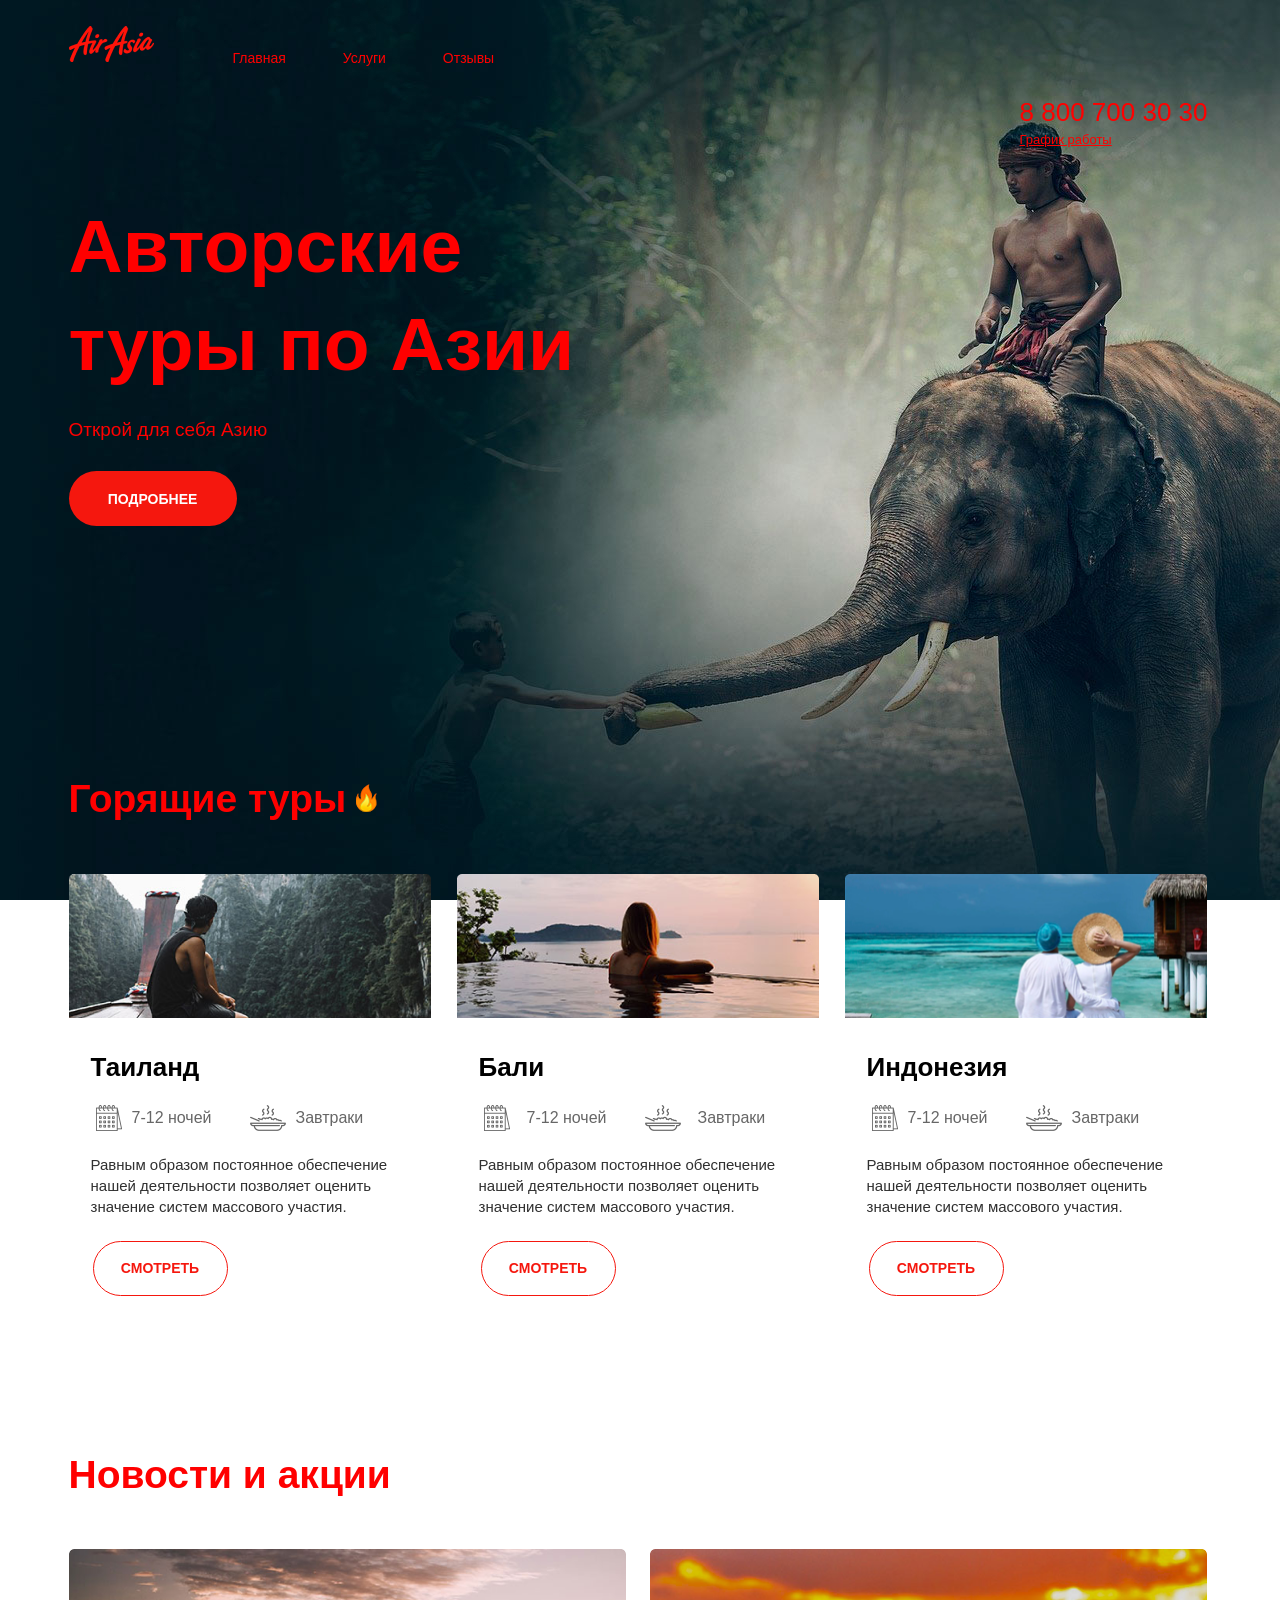
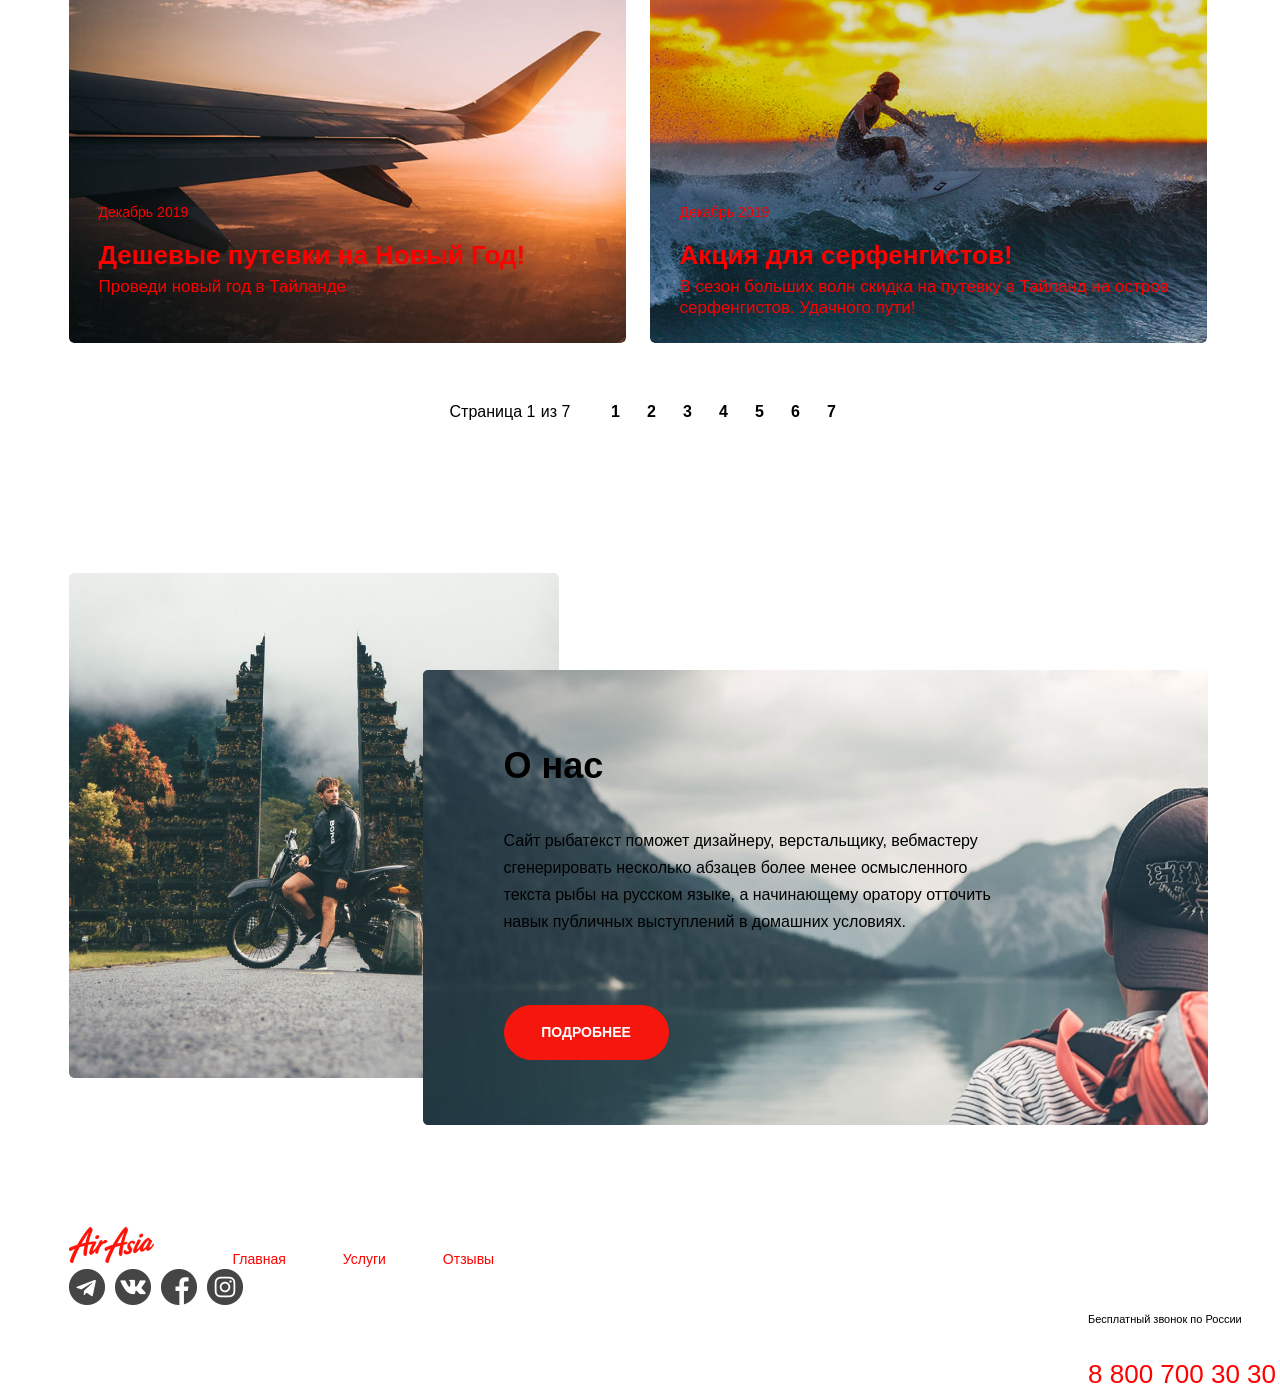
==== commit f446297b: "исправил2" ====
--- a/air_azia/index.html
+++ b/air_azia/index.html
@@ -12,7 +12,7 @@
     <div class="container">
       <header class="header">
         <a href="" class="logo">
-          <img src="/1я неделя/air_azia/img/лого.png" alt="Логотип" class="logo__img">
+          <img src="./img/лого.png" alt="Логотип" class="logo__img">
         </a>
         <nav class="menu">
           <ul class="menu__list">
@@ -164,7 +164,7 @@
       </main>
       <footer class="footer">
         <a href="" class="logo">
-          <img src="/1я неделя/air_azia/img/лого.png" alt="Логотип" class="logo__img">
+          <img src="./img/лого.png" alt="Логотип" class="logo__img">
         </a>
         <nav class="menu">
           <ul class="menu__list">
--- a/air_azia/main.css
+++ b/air_azia/main.css
@@ -35,7 +35,7 @@
 }
 
 .container {
-  width: 1124px;
+  width: 1143px;
   margin: 0 auto;
 }
 
@@ -44,27 +44,24 @@
 .header {
   min-height: 123.36px;
   position: relative;
+  margin-bottom: 74px;
 }
 
 .logo {
   display: inline-block;
-  position: absolute;
-  top: 26px;
-  left: 0; 
-  width: 85px;
-  height: 36px;
+  margin-top: 26px;
+  margin-right: 75px;
 }
 
 .menu {
-  position: absolute;
-  top: 40.36px;
-  left: 164px;  
+  display: inline-block;
+  width: 315px;
+  margin-top: 10px;
 }
 
 .menu__item {  
   display: inline-block;
   vertical-align: middle;
-
 }
 
 .menu__link {
@@ -93,6 +90,8 @@
   line-height: 35px;
   color: red;
   text-decoration: none;
+  margin-top: 27px;
+  margin-right: 4px;
 }
 
 .contacts__graph {
@@ -108,6 +107,7 @@
 
 .preview {
   width: 511px;
+  margin-bottom: 249px;
 }
 
 .preview__title {
@@ -124,7 +124,7 @@
   font-family: Open Sans, sans-serif;
   font-style: normal;
   font-weight: normal;
-  font-size: 18px;
+  font-size: 19px;
   line-height: 17px;
   color:red;
   margin-bottom: 33.5px; 
@@ -145,35 +145,31 @@
   border: none;
 }
 
+.features {
+  width: 1142px;
+  margin-bottom: 155px;
+}
+
 
 .features__title {
   font-family: Open Sans, sans-serif;
   font-style: normal; 
   font-weight: bold;
   font-size: 39px;
-  line-height: 49px; 
+  line-height: 48px; 
   display: inline;
   color: red;
-  margin-bottom: 51px;
 }
 
 .features__title::after {
   content: url(./img/flame.png);
-  margin-left: 12px;
-  margin-bottom: 51px;
-}
-
-.features__list {
-  width: 1200px;
-  height: 449px;
-  left: 389px;
-  top: 875px;
+  margin-left: 10px;
 }
 
 .features__item {
   display: inline-block;
   width: 362px;
-  margin-right: 27px;
+  margin-right: 22px;
 }
 
 .features__item:last-child {
@@ -183,15 +179,15 @@
 .features__img {
   width: 362px;
   height: 144px;
+  margin-top: 51px;
   margin-bottom: 33px;
-  margin-top: 51px;
 }
 
 .features__subtitle {
   font-family: Open Sans, sans-serif;
   font-style: normal;
   font-weight: bold;
-  font-size: 24px;
+  font-size: 26px;
   line-height: 33px;
   color: #000000;
   margin-left: 22px;
@@ -216,22 +212,21 @@
   line-height: 22px; 
   color: #666666; 
   display: inline-block; 
-  margin-right: 34px;
+  margin: 2px 34px 0px 6px;
   vertical-align: top;
 }
 
  .features__text {
-  margin-top: 19px;
-  margin-left: 22px;
-  margin-right: 16px;
-  font-family: Open Sans, sans-serif;
-  font-style: normal;
-  font-weight: normal;
-  font-size: 14px;
+  margin: 19px 16px 0px 22px;
+  font-family: Open Sans, sans-serif;
+  font-style: normal;
+  font-weight: normal;
+  font-size: 15px;
   line-height: 21px;
   color: #303030;
-  width: 324px;
-  align-items: center;
+  width: 323px;
+  align-items: center;
+  margin-bottom: 14px;
  }
 
  .features__button {
@@ -260,34 +255,30 @@
 }
 
 .news {
-  position: absolute;
   width: 1150px;
-  left: 389px;
-  top: 1451px;
+  margin-bottom: 140px;
 }
 
 .news__title {
-  margin-top: 0px;
+  font-family: Open Sans, sans-serif;
+  font-weight: bold;
+  font-size: 39px;
+  line-height: 47px;
+  color: red;
   margin-bottom: 51px;
-  font-family: Open Sans, sans-serif;
-  font-weight: bold;
-  font-size: 39px;
-  line-height: 49px;
-  display: flex;
-  align-items: flex-end;
-  color: red;
 }
 
 .news__list {
   display: inline-block;
+  margin-bottom: 49px;
 }
 
 .news__item {
   display: inline-block;
+  vertical-align: top;
+  margin-right: 20px;
+  position: relative;
   width: 557px;
-  vertical-align: top;
-  position: relative;
-  margin-right: 25px;
 }
 
 .news__item:last-child {
@@ -296,7 +287,6 @@
 
 .news__img {
   border-radius: 5px;
-  display: block;
   width: 100%;
   height: 100%;
   object-fit: cover;
@@ -307,22 +297,20 @@
 .news__content {
   position: absolute;
   left: 0;
-  right: 0;
-  bottom: 0;
-  color: #FFFFFF;
-  padding: 25px 30px;
+  top: 229px;
+  padding-left: 30px;
   min-height: 140px;
 }
 
+
 .news__date-month {
   font-family: Open Sans, sans-serif;
   font-style: normal;
   font-weight: normal;
-  font-size: 15px;
-  line-height: 21px;
-  display: flex;
-  align-items: center;
-  color: #FFFFFF;
+  font-size: 14px;
+  line-height: 24px;
+  align-items: center;
+  color: red;
   display: inline-block;
   margin-top: 22px;
 }
@@ -332,10 +320,9 @@
   font-style: normal;
   font-weight: normal;
   font-size: 14px;
-  line-height: 21px;
-  display: flex;
-  align-items: center;
-  color: #FFFFFF;
+  line-height: 23px;
+  align-items: center;
+  color: red;
   display: inline-block;
   margin-bottom: 12.5px;
 }
@@ -346,9 +333,8 @@
   font-weight: bold;
   font-size: 26px;
   line-height: 36px;
-  display: flex;
-  align-items: center;
-  color:#FFFFFF;
+  align-items: center;
+  color:red;
   margin-bottom: 3.5px;
 }
 
@@ -358,22 +344,15 @@
   font-weight: normal;
   font-size: 17px;
   line-height: 21px;
-  display: flex;
-  align-items: center;
-  color: #FFFFFF;
+  align-items: center;
+  color:red;
 }
 
 .paginator {
-  display: inline-block;
-  width: 700px;
-  height: 53px;
-  left: 382px;
-  top: 544px;
-  position: absolute;
+  text-align: center;
 }
 
 .paginator__display {
-  height: 32px;
   font-family: Open Sans, sans-serif;
   font-style: normal;
   font-weight: normal;
@@ -382,7 +361,8 @@
   align-items: center;
   color: black;
   display: inline-block;
-  margin-right: 2px;
+  margin-left: 10px;
+  margin-top: 6px;
 }
 
 
@@ -411,11 +391,11 @@
 
 .paginator__list {
   display: inline-block;
-  line-height: 32px;
 }
 
 .paginator__item {
   display: inline-block;
+  text-align: center;
   width: 32px;
   height: 32px;
 }
@@ -438,7 +418,6 @@
   line-height: 21px;
   align-items: center;
   color: black;
-  margin: 5px 11px 5px 11px;
   width: 32px;
   height: 32px;
   border-radius: 50%;
@@ -450,34 +429,25 @@
 
 
 .about {
-  position: absolute;
-  width: 1139px;
-  height: 557px;
-  left: 389px;
-  top: 2020px;
-  margin-top: 152.5px;
-  margin-bottom: 53px;
-  display: inline-block;
-  vertical-align: top;
+  margin-bottom: 119px;
+  width: 1141px;
 }
 
 .about__img {
   display: inline-block;
   border-radius: 5px;
-}
-
-.about__contant-block{
+  width: 490px;
+}
+
+.about__contant-block {
   display: inline-block;
   vertical-align: top;
   width: 785px;
-  height: 455px;
   margin-left: -140px;
-  margin-top: 102px;
-}
-
-.about__background {
-  display: inline-block;
-}
+  margin-top: 97px;
+  position: relative;  
+}
+
 
 .about__background:hover {
   border-radius: 5px;
@@ -491,12 +461,10 @@
   font-size: 36px;
   line-height: 49px;
   color: #000000;
-  margin-top: 70px;
+  margin-top: -388px;
   margin-left: 81px;
   margin-bottom: 37px;
-  position: absolute;
-  top: 99px;
-  left: 353px;
+  position: relative;
 }
 
 .about__text p {
@@ -509,10 +477,8 @@
   color: #000000;
   margin-left: 81px;
   margin-right: 202px;
-  margin-bottom: 43px;
-  position: absolute;
-  top: 253px;
-  left: 353px;
+  margin-bottom: 70px;
+  width: 502px;
 }
 
 .about__button {
@@ -531,28 +497,18 @@
   border-radius: 35px;
   background-color:#F5170E;
   margin-left: 81px;
-  position: absolute;
-  top: 432px;
-  left: 353px;
 }
 
 
 .footer {
-  height: 93px;
   width: 1142px;
-  position: absolute;
   margin: 0 auto;
-  top: 2826px;
-  left: 390px;
   margin-bottom: 58px;
   display: inline-block;
 }
 
 
 .contacts__text {
-  position: relative;
-  top: -44px;
-  left: 978px;
   font-family: Open Sans, sans-serif;
   font-style: normal;
   font-size: 11px;
@@ -561,11 +517,7 @@
 }
 
 .socials {
-  position: absolute;
-  top: 5px;
-  right: 240px;
   width: 200px;
-  height: 36px;
 }
 
 .socials__item {
@@ -575,7 +527,7 @@
 }
 
 .socials__link {
-  display: block;
+  display: inline-block;
   text-decoration: none;
   width: 36px;
   height: 36px;
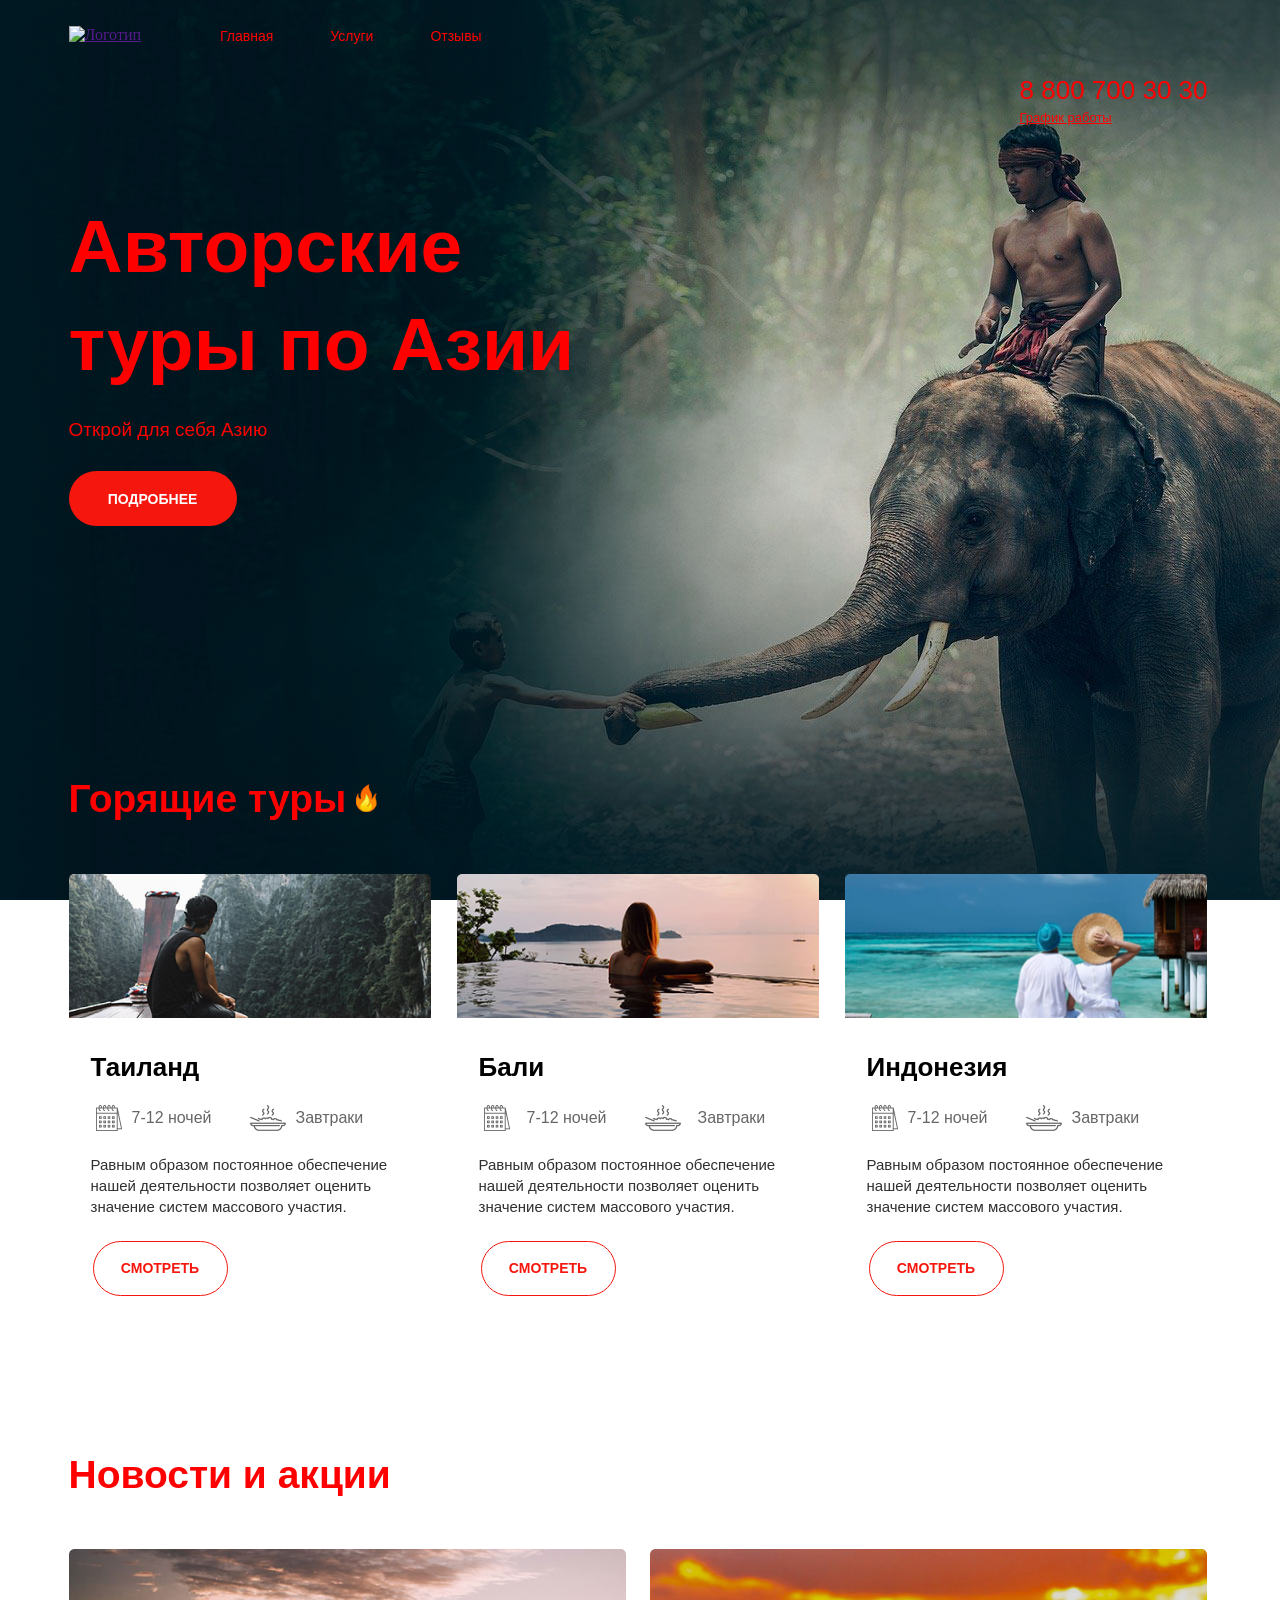
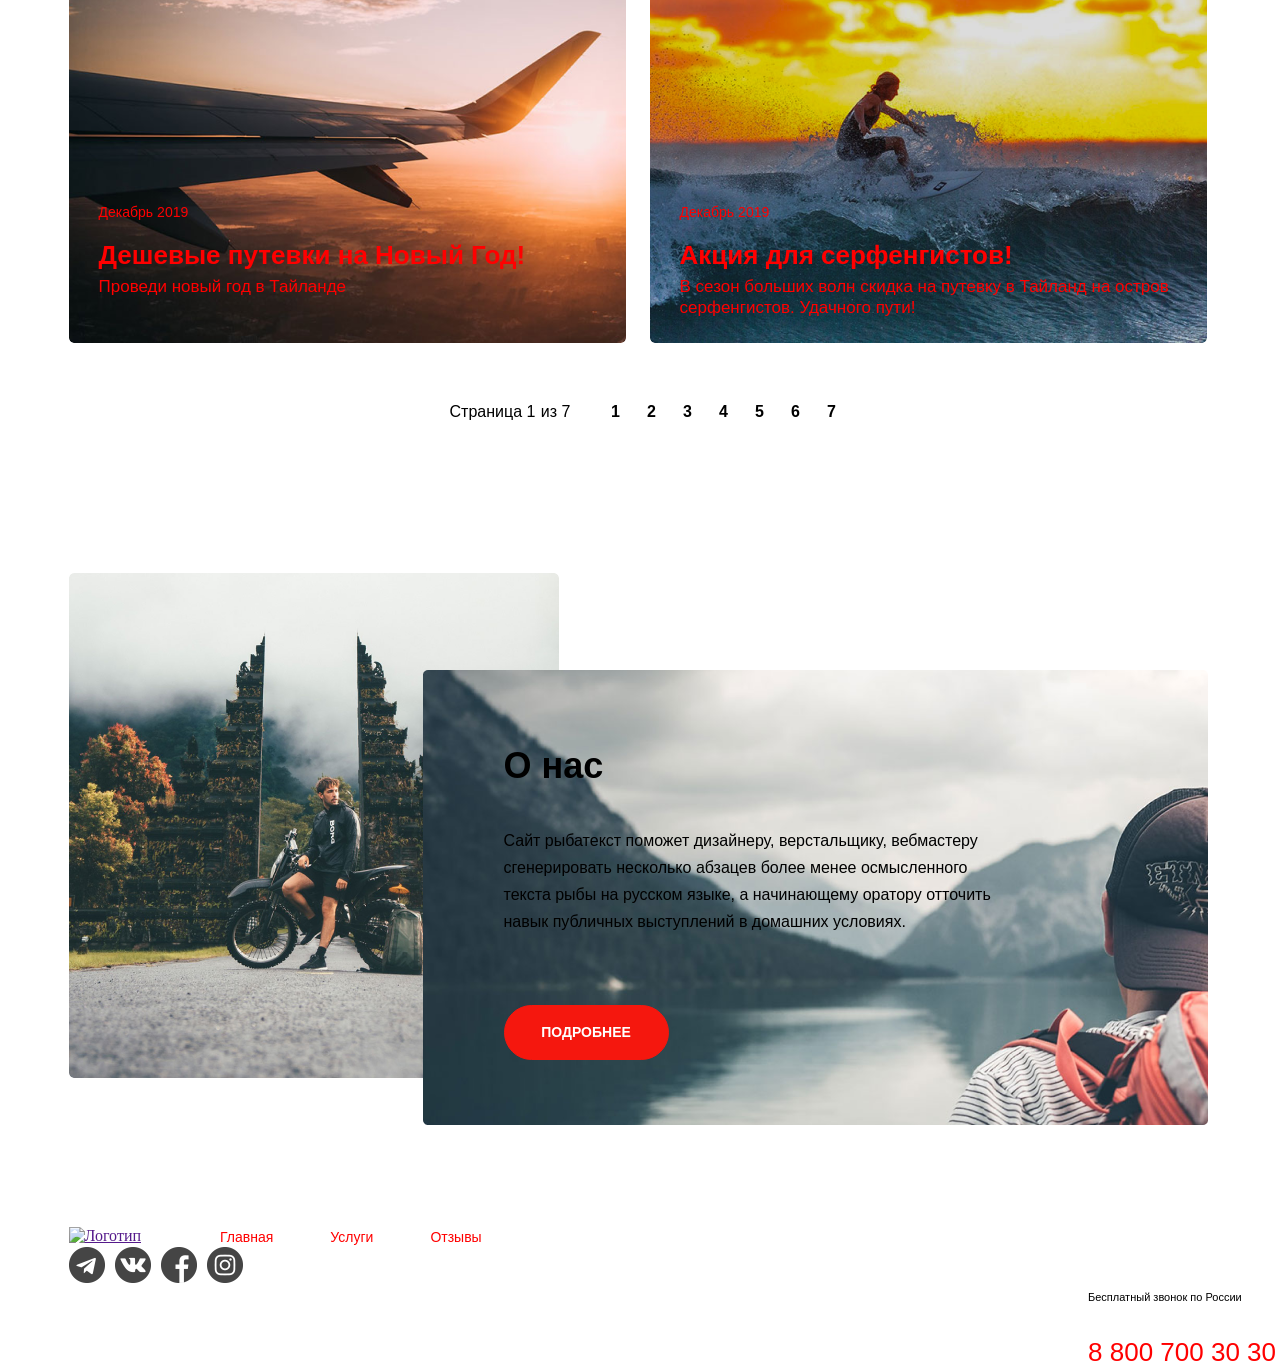
==== commit b89c6cbb: "исправил 3" ====
--- a/air_azia/index.html
+++ b/air_azia/index.html
@@ -12,7 +12,7 @@
     <div class="container">
       <header class="header">
         <a href="" class="logo">
-          <img src="./img/лого.png" alt="Логотип" class="logo__img">
+          <img src="/1я неделя/air_azia/img/лого.png" alt="Логотип" class="logo__img">
         </a>
         <nav class="menu">
           <ul class="menu__list">
@@ -164,7 +164,7 @@
       </main>
       <footer class="footer">
         <a href="" class="logo">
-          <img src="./img/лого.png" alt="Логотип" class="logo__img">
+          <img src="/1я неделя/air_azia/img/лого.png" alt="Логотип" class="logo__img">
         </a>
         <nav class="menu">
           <ul class="menu__list">
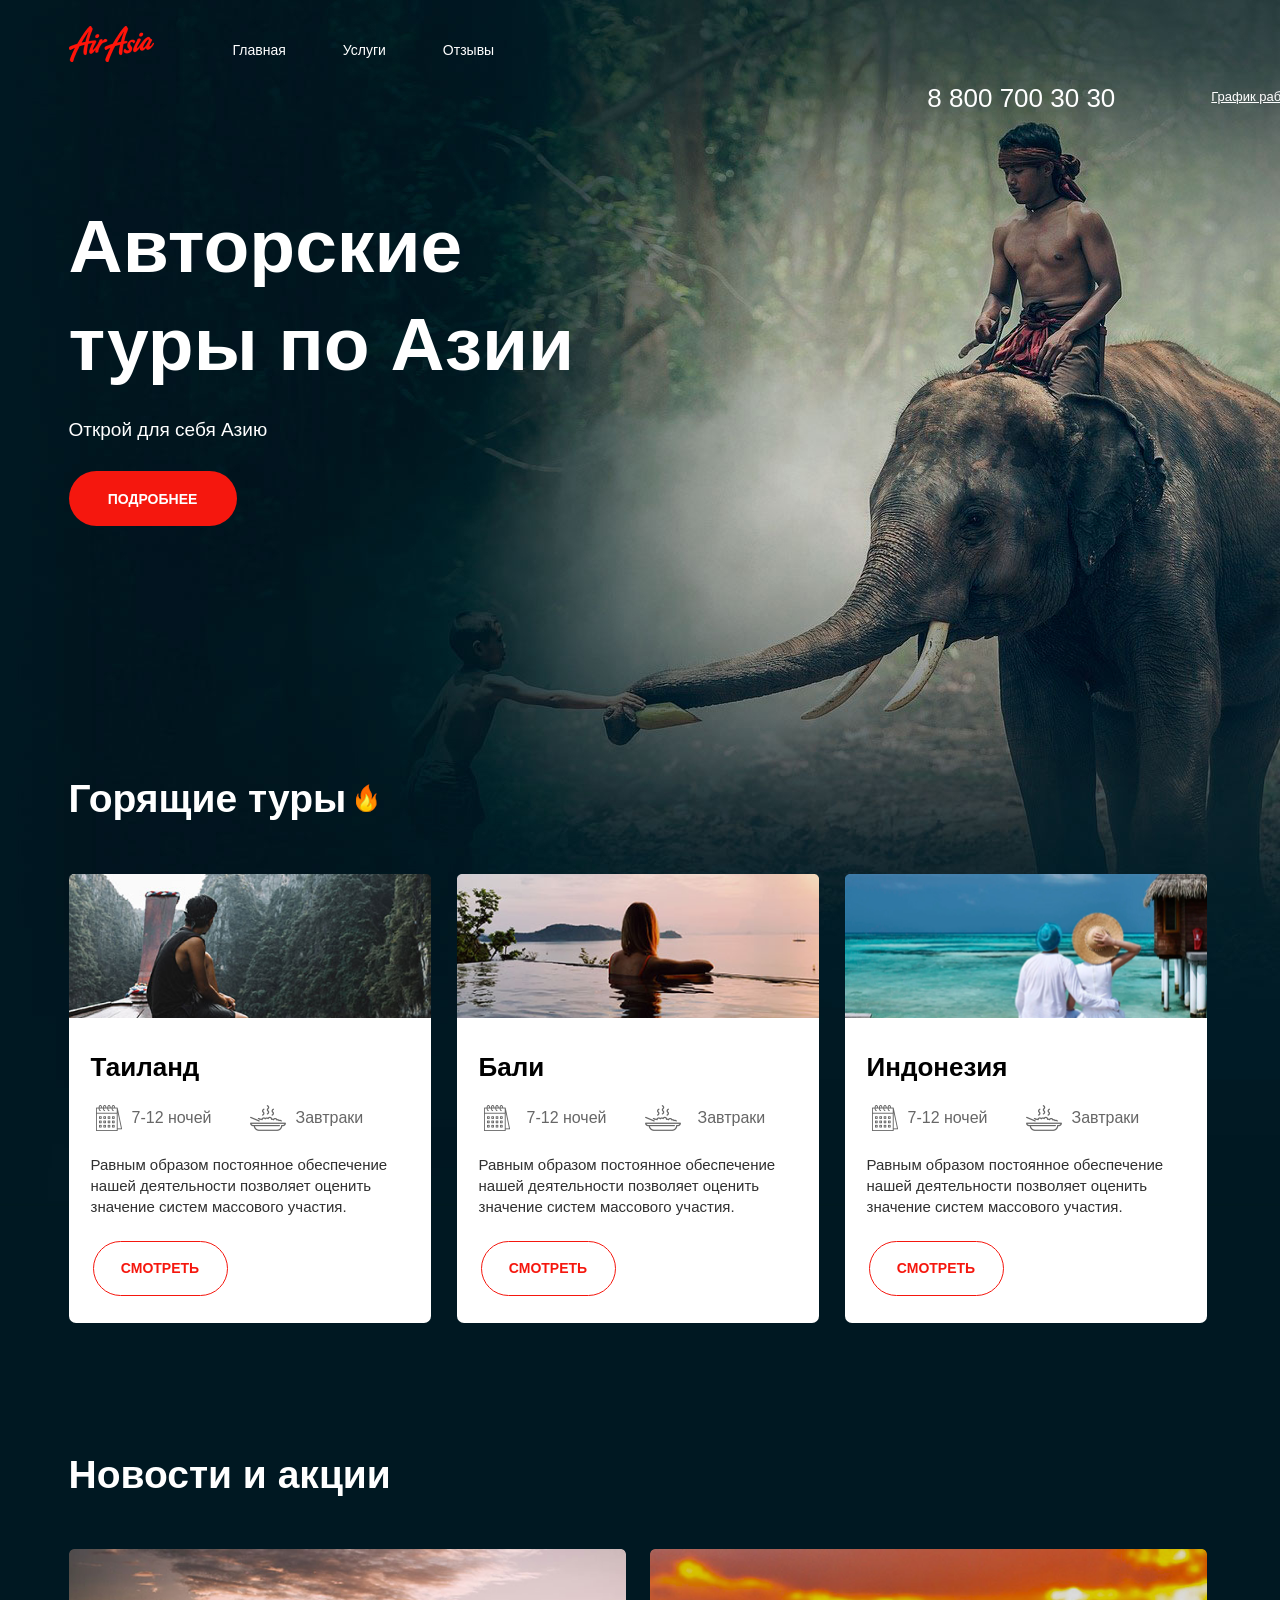
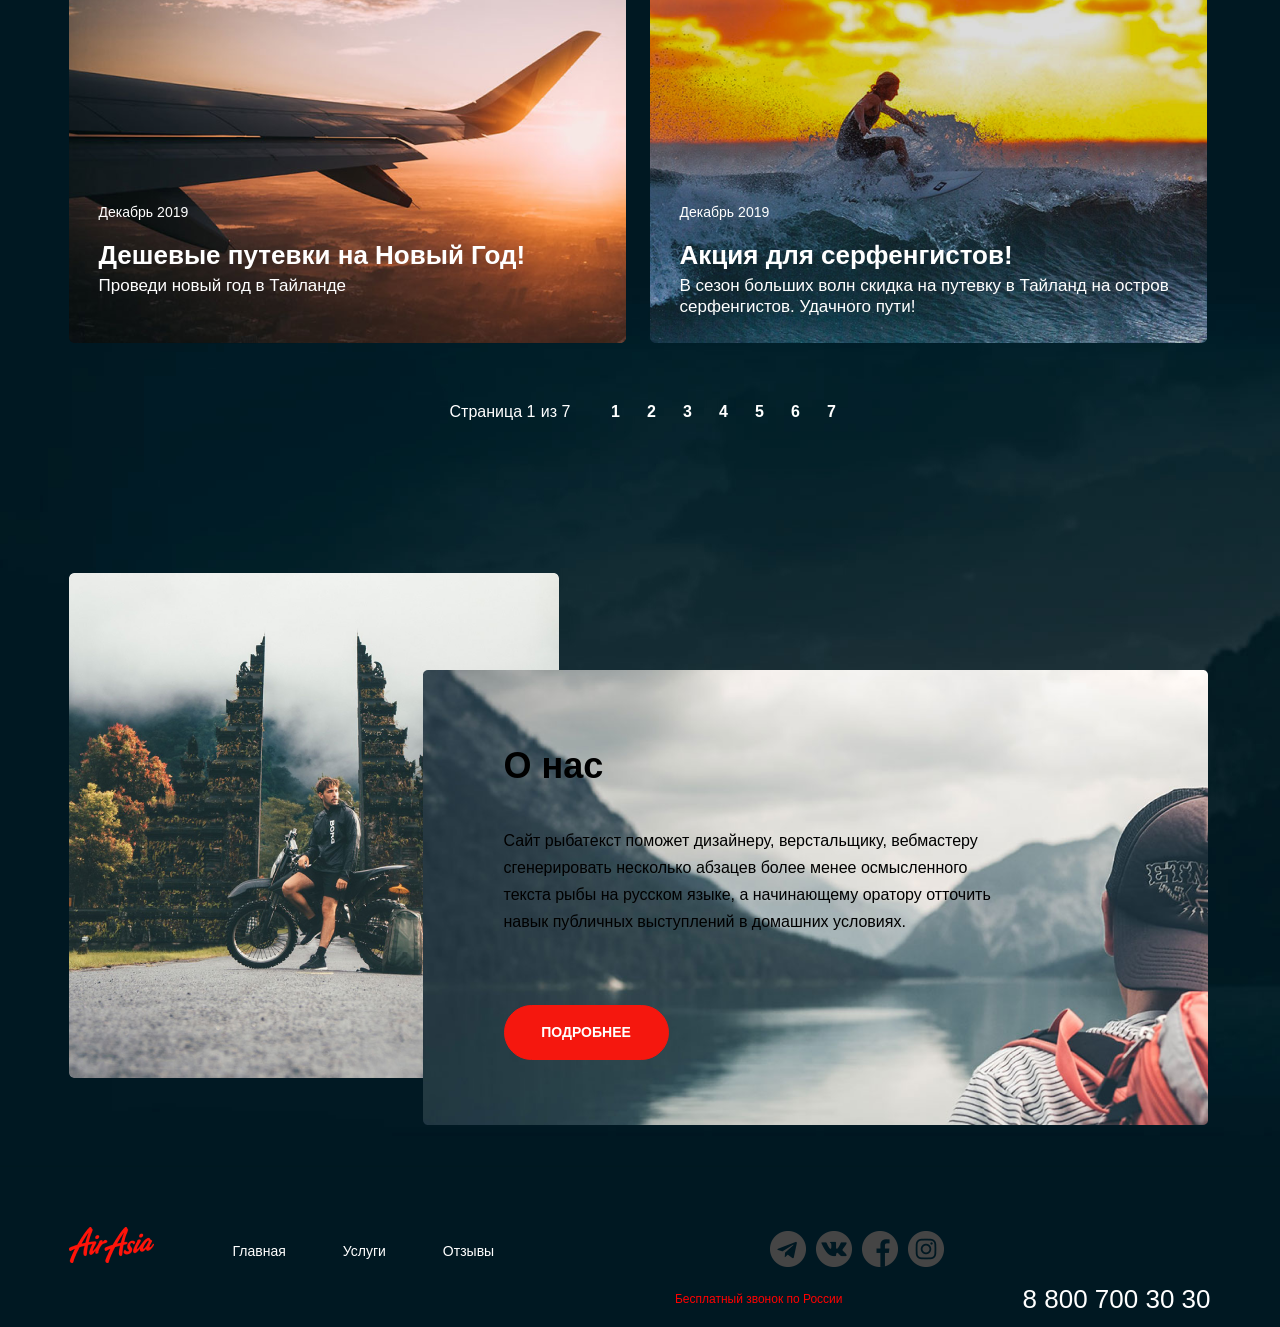
==== commit 36513564: "Update index.html" ====
--- a/air_azia/index.html
+++ b/air_azia/index.html
@@ -12,7 +12,7 @@
     <div class="container">
       <header class="header">
         <a href="" class="logo">
-          <img src="/1я неделя/air_azia/img/лого.png" alt="Логотип" class="logo__img">
+          <img src="./img/лого.png" alt="Логотип" class="logo__img">
         </a>
         <nav class="menu">
           <ul class="menu__list">
@@ -164,7 +164,7 @@
       </main>
       <footer class="footer">
         <a href="" class="logo">
-          <img src="/1я неделя/air_azia/img/лого.png" alt="Логотип" class="logo__img">
+          <img src="./img/лого.png" alt="Логотип" class="logo__img">
         </a>
         <nav class="menu">
           <ul class="menu__list">
--- a/air_azia/main.css
+++ b/air_azia/main.css
@@ -30,8 +30,6 @@
 .wrapper {
   background-color: black;
   background: url('./img/фон.jpg');
-  width: 100%;
-  height: 100%;
 }
 
 .container {
@@ -42,8 +40,8 @@
 
 
 .header {
+  position: relative;
   min-height: 123.36px;
-  position: relative;
   margin-bottom: 74px;
 }
 
@@ -55,43 +53,53 @@
 
 .menu {
   display: inline-block;
-  width: 315px;
-  margin-top: 10px;
-}
+}
+
+.menu__list {
+  position: relative;
+  top: -8px;
+}
+
 
 .menu__item {  
   display: inline-block;
   vertical-align: middle;
+  margin-right: 53px;
+}
+
+.menu__item:last-child {
+  margin-right: 0;
 }
 
 .menu__link {
   text-decoration: none;
-  color: red;
+  color: #FFFFFF;
   font-family: Open Sans, sans-serif;
   font-style: normal;
   font-weight: normal;
   font-size: 14px;
-  line-height: 19px;
-  margin-right: 53px;
+  line-height: 19px;  
   display: inline-block;
 }
 
 .contacts {
   position: absolute;
-  right: 0;
-}
+  right: 0px;
+}
+
 
 .contacts__tel {
-  display: block;
+  display: inline-block;
   font-family: Open Sans, sans-serif;
   font-style: normal;
   font-weight: normal;
   font-size: 26px;
   line-height: 35px;
-  color: red;
+  color:#FFFFFF;
   text-decoration: none;
-  margin-top: 27px;
-  margin-right: 4px;
+  position: relative;
+  top: 13px;
+  right: 0px;
 }
 
 .contacts__graph {
@@ -102,7 +110,10 @@
   font-size: 13px;
   line-height: 20px;
   text-decoration-line: underline;
-  color: red;
+  color: #FFFFFF;
+  position: relative;
+  top: 7px;
+  left: 92px;
 }
 
 .preview {
@@ -116,7 +127,7 @@
   font-size: 75px;
   line-height: 98px;
   vertical-align: bottom;
-  color: red;
+  color: #FFFFFF;
   margin-bottom: 27.5px; 
 }
 
@@ -126,7 +137,7 @@
   font-weight: normal;
   font-size: 19px;
   line-height: 17px;
-  color:red;
+  color:#FFFFFF;
   margin-bottom: 33.5px; 
 }
 
@@ -147,7 +158,7 @@
 
 .features {
   width: 1142px;
-  margin-bottom: 155px;
+  margin-bottom: 128px;
 }
 
 
@@ -158,18 +169,25 @@
   font-size: 39px;
   line-height: 48px; 
   display: inline;
-  color: red;
+  color: #FFFFFF;
+  margin-bottom: 51px;
 }
 
 .features__title::after {
   content: url(./img/flame.png);
   margin-left: 10px;
+  margin-bottom: 51px;
 }
 
 .features__item {
   display: inline-block;
   width: 362px;
+  height: 449px;
   margin-right: 22px;
+  margin-top: 51px;
+  background-color: #FFFFFF;
+  border-radius: 1px;
+  border-radius: 7px;
 }
 
 .features__item:last-child {
@@ -179,7 +197,6 @@
 .features__img {
   width: 362px;
   height: 144px;
-  margin-top: 51px;
   margin-bottom: 33px;
 }
 
@@ -256,7 +273,7 @@
 
 .news {
   width: 1150px;
-  margin-bottom: 140px;
+  margin-bottom: 145px;
 }
 
 .news__title {
@@ -264,7 +281,7 @@
   font-weight: bold;
   font-size: 39px;
   line-height: 47px;
-  color: red;
+  color: #FFFFFF;
   margin-bottom: 51px;
 }
 
@@ -275,7 +292,6 @@
 
 .news__item {
   display: inline-block;
-  vertical-align: top;
   margin-right: 20px;
   position: relative;
   width: 557px;
@@ -310,7 +326,7 @@
   font-size: 14px;
   line-height: 24px;
   align-items: center;
-  color: red;
+  color: #FFFFFF;
   display: inline-block;
   margin-top: 22px;
 }
@@ -322,7 +338,7 @@
   font-size: 14px;
   line-height: 23px;
   align-items: center;
-  color: red;
+  color: #FFFFFF;
   display: inline-block;
   margin-bottom: 12.5px;
 }
@@ -334,8 +350,8 @@
   font-size: 26px;
   line-height: 36px;
   align-items: center;
-  color:red;
-  margin-bottom: 3.5px;
+  color:#FFFFFF;
+  margin-bottom: 2.5px;
 }
 
 .news__text {
@@ -345,7 +361,7 @@
   font-size: 17px;
   line-height: 21px;
   align-items: center;
-  color:red;
+  color:#FFFFFF;
 }
 
 .paginator {
@@ -359,7 +375,7 @@
   font-size: 16px;
   line-height: 20px;
   align-items: center;
-  color: black;
+  color: #FFFFFF;
   display: inline-block;
   margin-left: 10px;
   margin-top: 6px;
@@ -373,7 +389,7 @@
   font-size: 16px;
   line-height: 20px;
   align-items: center;
-  color: black;
+  color: #FFFFFF;
   display: inline-block;
   margin-right: 1px;
 }
@@ -385,7 +401,7 @@
   font-size: 16px;
   line-height: 20px;
   align-items: center;
-  color: black;
+  color: #FFFFFF;
   display: inline-block;
 }
 
@@ -411,20 +427,22 @@
 .paginator__link {
   display: block;
   text-decoration: none;
-  font-family: Open Sans, sans-serif;
-  font-style: normal;
-  font-weight: bold;
-  font-size: 16px;
-  line-height: 21px;
-  align-items: center;
-  color: black;
+  text-align: center;
+  font-family: Open Sans, sans-serif;
+  font-style: normal;
+  font-weight: bold;
+  font-size: 16px;  
+  align-items: center;
+  color: #FFFFFF;
   width: 32px;
   height: 32px;
+  line-height: 32px;
   border-radius: 50%;
 }
 
 .paginator__link:hover {
-  background: red
+  background:#FFFFFF;
+  color: red;
 }
 
 
@@ -505,19 +523,15 @@
   margin: 0 auto;
   margin-bottom: 58px;
   display: inline-block;
-}
-
-
-.contacts__text {
-  font-family: Open Sans, sans-serif;
-  font-style: normal;
-  font-size: 11px;
-  Line-height: 20px;
-  vertical-align: middle;
+  position: relative;
 }
 
 .socials {
   width: 200px;
+  display: inline-block;
+  position: relative;
+  left: 272px;
+  top: 4px;
 }
 
 .socials__item {
@@ -536,3 +550,15 @@
 .socials__item:last-child {
   margin-right: 0;
 }
+
+.contacts__text {
+  font-family: Open Sans, sans-serif;
+  font-style: normal;
+  font-size: 12px;
+  Line-height: 20px;
+  vertical-align: middle;
+  color: red;
+  position: relative;
+  right: 176px;
+  top: 7px;
+}
